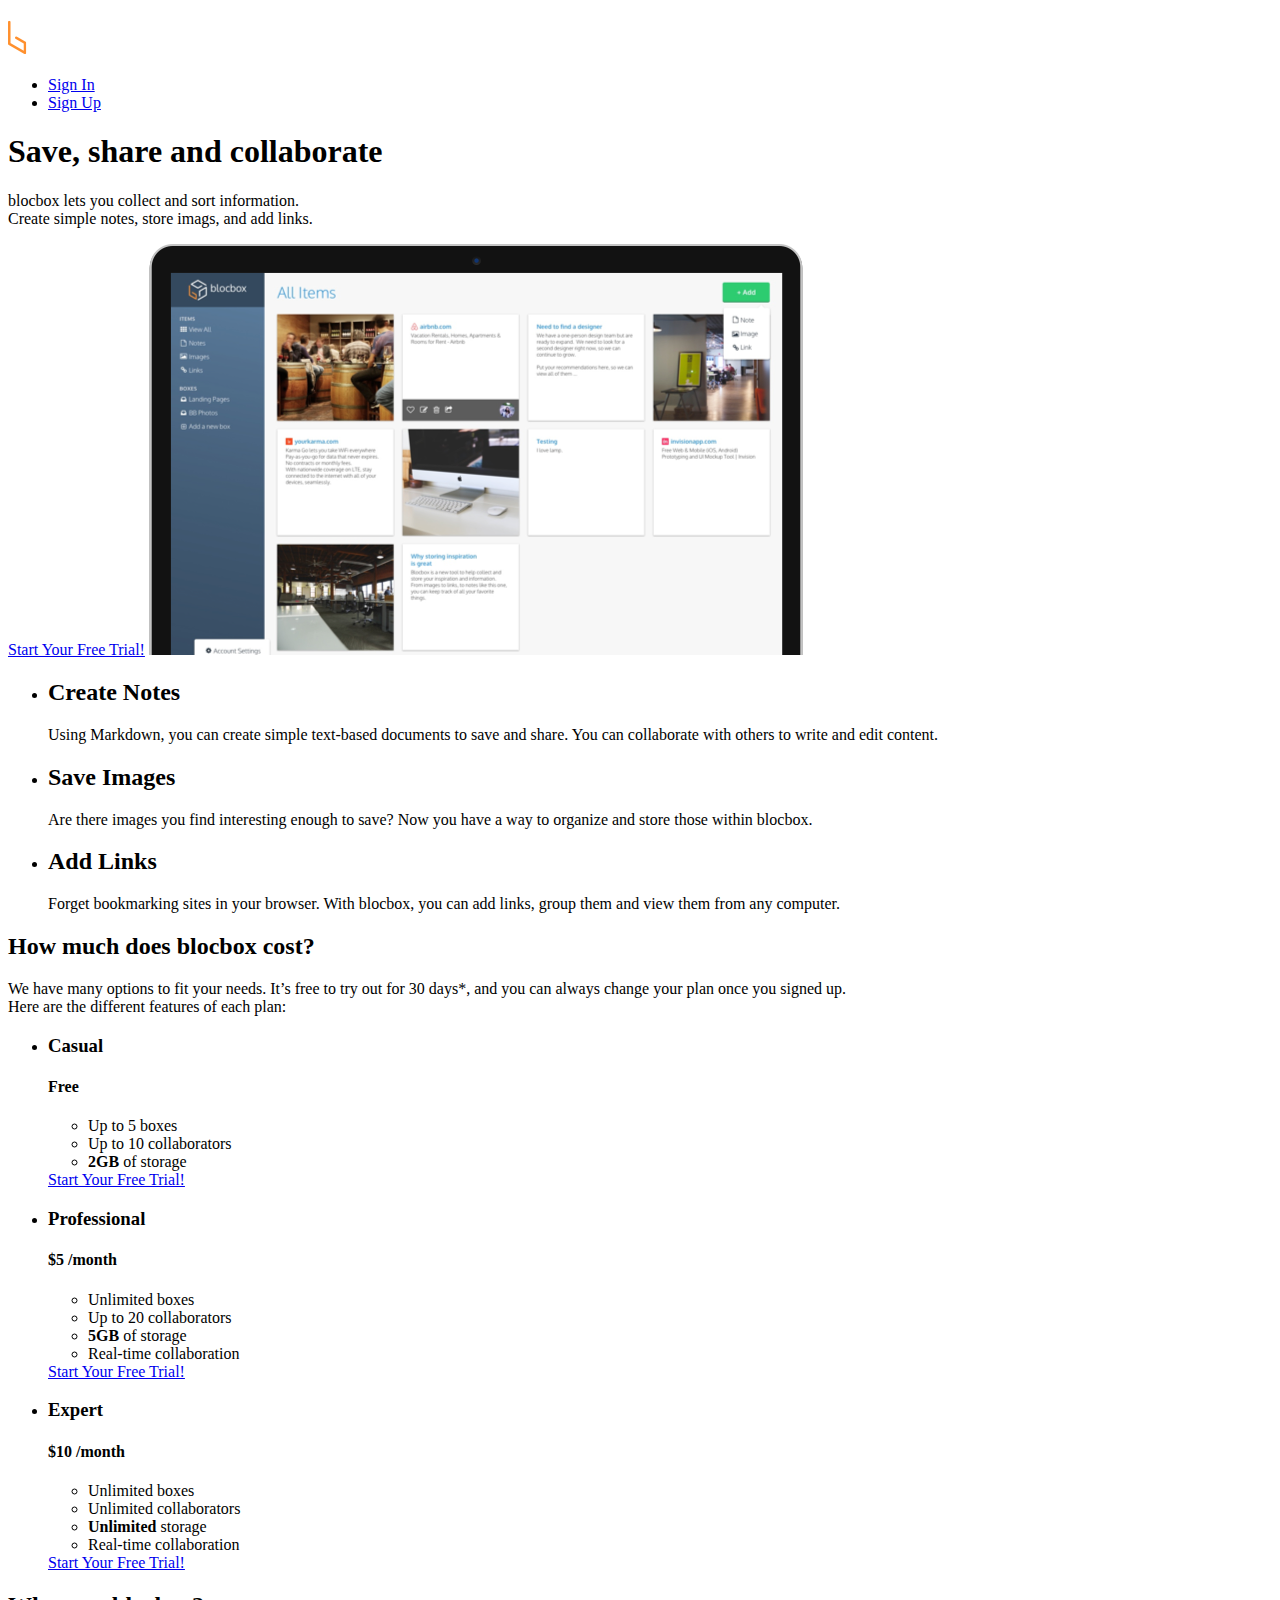
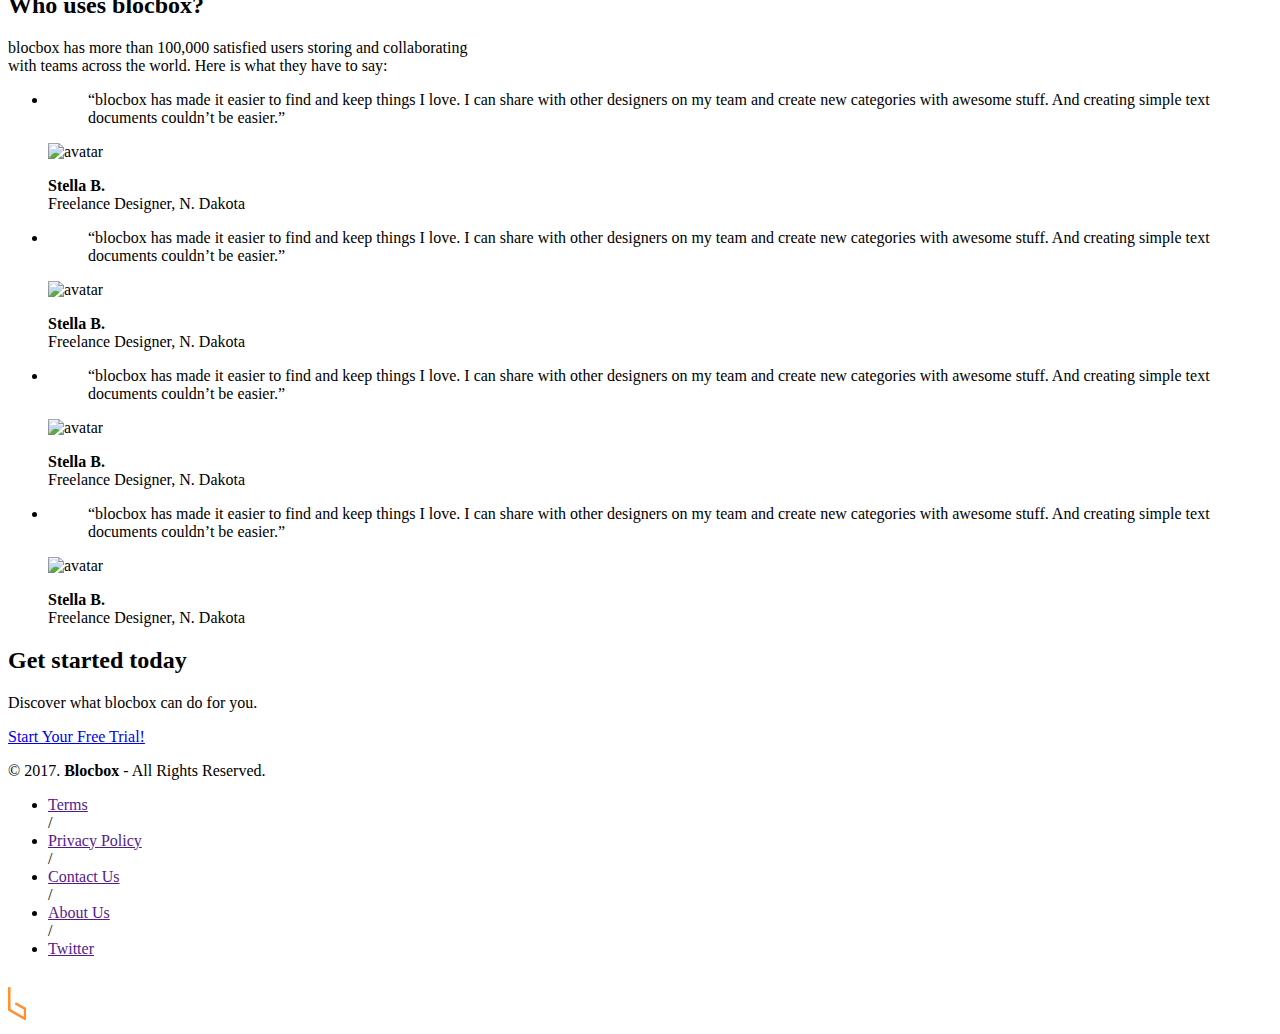
==== index.html @ abaf3a69 "Homepage HTML completed" ====
<!DOCTYPE html>
<html lang="en-us">
<head>
	<meta http-equiv="X-UA-Compatible" content="IE=Edge">
	<meta name="viewport" content="width=device-width, initial-scale=1">
	<meta charset="utf-8">
	<title>Save, share and collaborate | Blocbox</title>
	<!-- Google Fonts -->
	<link href="https://fonts.googleapis.com/css?family=Karma:300,400,500,600,700|Open+Sans:300,300i,400,400i,600,600i,700,700i,800,800i" rel="stylesheet">
</head>
<body>
	<header>
	<!-- Sign In Sign Up -->
		<nav class="container">
			<div class="one-half">
				<a href="index.html" class="site-logo"><img src="images/site-logo.png" alt="Blocbox" /></a>
			</div>
			<div class="one-half">
				<ul>
					<li><a href="signin.html">Sign In</a></li>
					<li class="btn-outline"><a href="signup.html">Sign Up</a></li>
				</ul>
			</div>
		</nav>
		<!-- Hero -->
		<div class="container hero">
			<h1>Save, share and collaborate</h1>
			<p>blocbox lets you collect and sort information. <br /> Create simple notes, store imags, and add links.</p>
			<a class="btn" href="signup.html">Start Your Free Trial!</a>
			<img src="images/dashboard.png" alt="Blobox" />
		</div>
	</header>
	<main role="main">

		<!-- Benefits -->
		<section class="benefits">
			<ul class="container">
				<li class="one-third">
					<h2>Create Notes</h2>
					<p>Using Markdown, you can create simple text-based documents to save and share.  You can collaborate with others to write and edit content.</p>
				</li>
				<li class="one-third">
					<h2>Save Images</h2>
					<p>Are there images you find interesting enough to save? Now you have a way to organize and store those within blocbox.</p>
				</li>
				<li class="one-third">
					<h2>Add Links</h2>
					<p>Forget bookmarking sites in your browser.  With blocbox, you can add links, group them and view them from any computer.</p>
				</li>
			</ul>
		</section>

		<!-- Pricing -->
		<section class="pricing">
			<div class="container">
				<h2>How much does blocbox cost?</h2>
				<p>We have many options to fit your needs.  It’s free to try out for 30 days*, and you can always change your plan once you signed up. <br /> Here are the different features of each plan:</p>
			</div>
			<ul class="container">
				<li class="one-third">
					<div class="box">
						<h3>Casual</h3>
						<h4>Free</h4>
						<ul>
							<li>Up to 5 boxes</li>
							<li>Up to 10 collaborators</li>
							<li><strong>2GB</strong> of storage</li>
						</ul>
						<a href="signup.html" class="btn">Start Your Free Trial!</a>
					</div>
				</li>
				<li class="one-third">
					<div class="box middle">
						<h3>Professional</h3>
						<h4><span>$</span>5 <span class="month">/month</span></h4>
						<ul>
							<li>Unlimited boxes</li>
							<li>Up to 20 collaborators</li>
							<li><strong>5GB</strong> of storage</li>
							<li>Real-time collaboration</li>
						</ul>
						<a href="signup.html" class="btn">Start Your Free Trial!</a>
					</div>
				</li>
				<li class="one-third">
					<div class="box">
						<h3>Expert</h3>
						<h4><span>$</span>10 <span class="month">/month</span></h4>
						<ul>
							<li>Unlimited boxes</li>
							<li>Unlimited collaborators</li>
							<li><strong>Unlimited</strong> storage</li>
							<li>Real-time collaboration</li>
						</ul>
						<a href="signup.html" class="btn">Start Your Free Trial!</a>
					</div>
				</li>
			</ul>
		</section>

		<!-- Testimonials -->
		<section class="testimonials">
			<div class="container">
				<h2>Who uses blocbox?</h2>
				<p>blocbox has more than 100,000 satisfied users storing and collaborating <br /> with teams across the world.  Here is what they have to say:</p>
			</div>
			<ul class="container">
				<li class="one-fourth">
					<blockquote>“blocbox has made it easier to find and keep things I love.  I can share with other designers on my team and create new categories with awesome stuff.  And creating simple text documents couldn’t be easier.”</blockquote>
					<img src="https://s3.amazonaws.com/uifaces/faces/twitter/jsa/128.jpg" alt="avatar">
					<p class="name"><strong>Stella B.</strong><br />Freelance Designer, N. Dakota</p>
				</li>
			</ul>
			<ul class="container">
				<li class="one-fourth">
					<blockquote>“blocbox has made it easier to find and keep things I love.  I can share with other designers on my team and create new categories with awesome stuff.  And creating simple text documents couldn’t be easier.”</blockquote>
					<img src="https://s3.amazonaws.com/uifaces/faces/twitter/jsa/128.jpg" alt="avatar">
					<p class="name"><strong>Stella B.</strong><br />Freelance Designer, N. Dakota</p>
				</li>
			</ul>
			<ul class="container">
				<li class="one-fourth">
					<blockquote>“blocbox has made it easier to find and keep things I love.  I can share with other designers on my team and create new categories with awesome stuff.  And creating simple text documents couldn’t be easier.”</blockquote>
					<img src="https://s3.amazonaws.com/uifaces/faces/twitter/jsa/128.jpg" alt="avatar">
					<p class="name"><strong>Stella B.</strong><br />Freelance Designer, N. Dakota</p>
				</li>
			</ul>
			<ul class="container">
				<li class="one-fourth">
					<blockquote>“blocbox has made it easier to find and keep things I love.  I can share with other designers on my team and create new categories with awesome stuff.  And creating simple text documents couldn’t be easier.”</blockquote>
					<img src="https://s3.amazonaws.com/uifaces/faces/twitter/jsa/128.jpg" alt="avatar">
					<p class="name"><strong>Stella B.</strong><br />Freelance Designer, N. Dakota</p>
				</li>
			</ul>
		</section>

		<!-- Checkpoint 27 Assignment -->
		<section class="container">
			<h2>Get started today</h2>
			<p>Discover what blocbox can do for you.</p>
			<a class="btn" href="signup.html">Start Your Free Trial!</a>
		</section>		

		<!-- Footer -->
		<footer>
			<div class="container footer-nav-block">
				<div class="left-footer-block one-third">
					<p class="copyright-block">&copy; 2017. <strong>Blocbox</strong> - All Rights Reserved.</p>
				</div>
				<nav class="link-block middle-footer-block one-third">
					<ul>
						<li><a href="">Terms</a></li> /
						<li><a href="">Privacy Policy</a></li> /
						<li><a href="">Contact Us</a></li> /
						<li><a href="">About Us</a></li> /
						<li><a href="">Twitter</a></li>
					</ul>
				</nav>
				<div class="right-footer-block one-third">
					<img class="logo" src="images/site-logo.png" alt="Blocbox" />
				</div>
			</div>
		</footer>
</body>
</html>
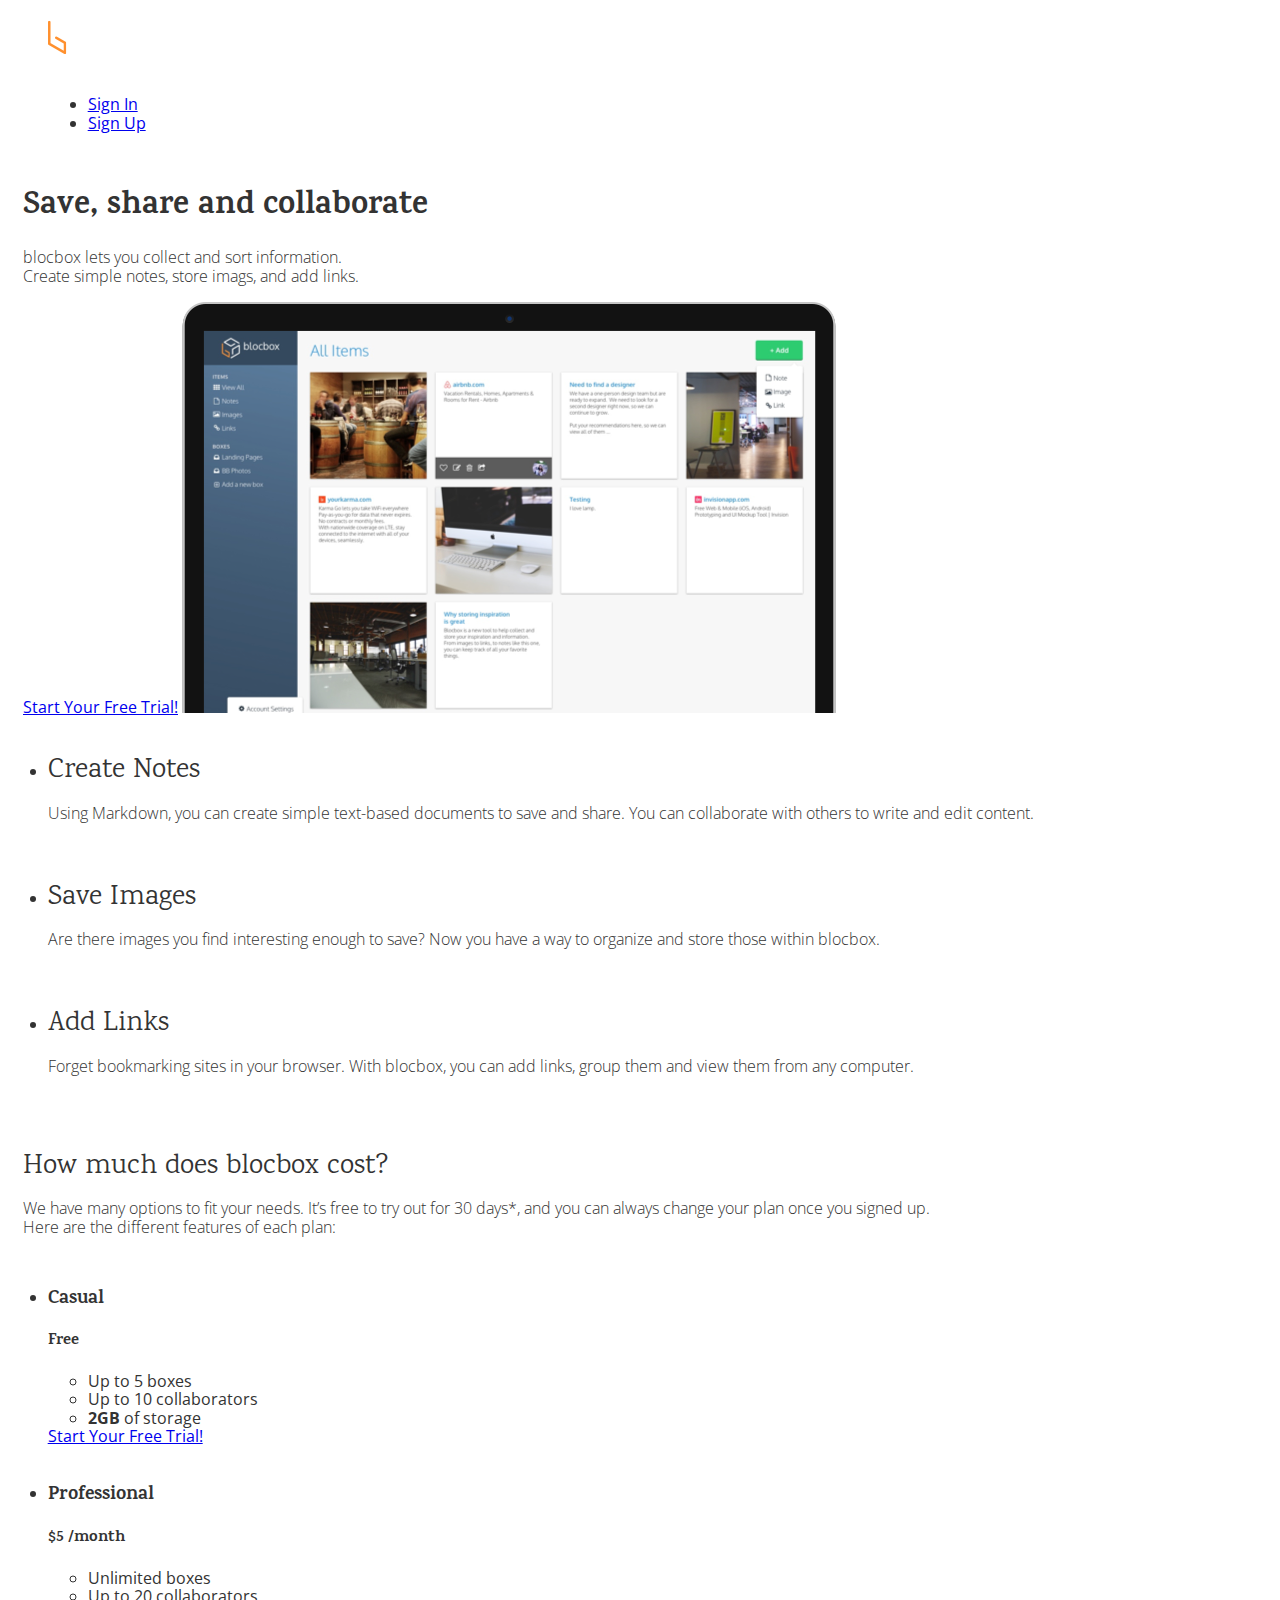
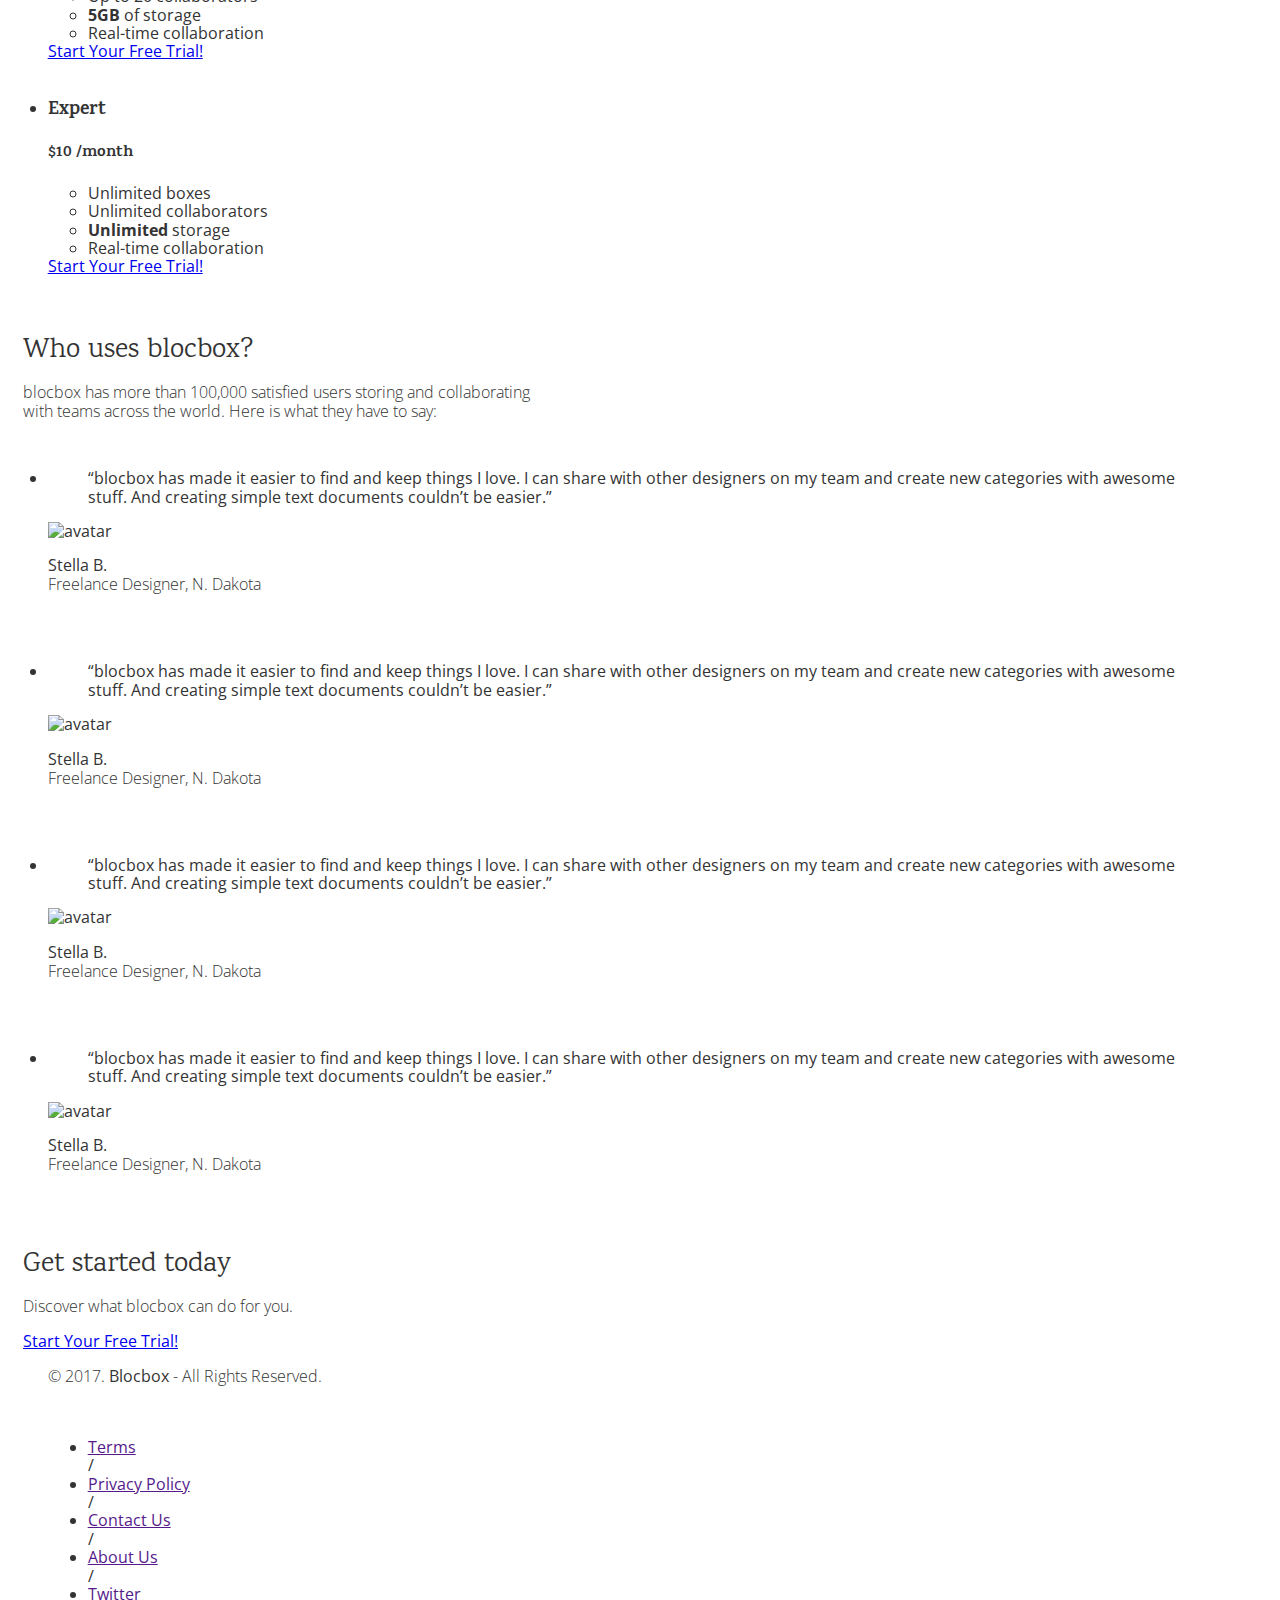
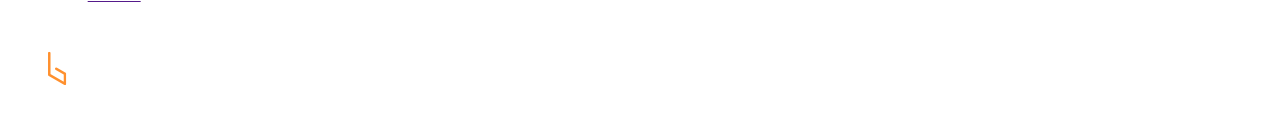
==== commit a5e462e9: "Checkpoint 28 completed" ====
--- a/index.html
+++ b/index.html
@@ -6,7 +6,11 @@
 	<meta charset="utf-8">
 	<title>Save, share and collaborate | Blocbox</title>
 	<!-- Google Fonts -->
-	<link href="https://fonts.googleapis.com/css?family=Karma:300,400,500,600,700|Open+Sans:300,300i,400,400i,600,600i,700,700i,800,800i" rel="stylesheet">
+	<link href="https://fonts.googleapis.com/css?family=Karma:300,400,500,600,700|Open+Sans:300,300i,400,400i,600,600i,700,700i,800,800i" rel="stylesheet" type="text/css">
+	<!-- CSS -->
+	<link rel="stylesheet" href="css/normalize.css">
+	<link rel="stylesheet" href="css/style.css">
+	<link rel="stylesheet" href="css/font-awesome.css">
 </head>
 <body>
 	<header>
--- a/css/style.css
+++ b/css/style.css
@@ -0,0 +1,44 @@
+html, body {
+	overflow-x:hidden;
+}
+body{
+	font-family: 'Open Sans', Helvetica, Arial, serif;
+	color: #333333;
+}
+h1, h2, h3, h4, h5, h6 {
+	font-family: 'Karma', Helvetica, Arial, sans-serif;
+}
+h2 {
+	font-size: 28px;
+	font-weight: normal;
+	margin-bottom: 5px;
+}
+p {
+	font-size: 16px;
+	line-height: 19px;
+	font-weight: 100;
+}
+
+/* GRID */
+.container {
+	margin-right: auto;
+	margin-left: auto;
+	padding-left: 15px;
+	padding-right: 15px;
+	position: relative;
+}
+.container:before,
+.container:after {
+	content: "";
+	display: table;
+}
+.container:after {
+	clear:both;
+}
+.one-half, .one-third, .one-fourth {
+	width: 96%;
+	float: left;
+	position: relative;
+	min-height: 1px;
+	margin: 0 2% 20px;
+}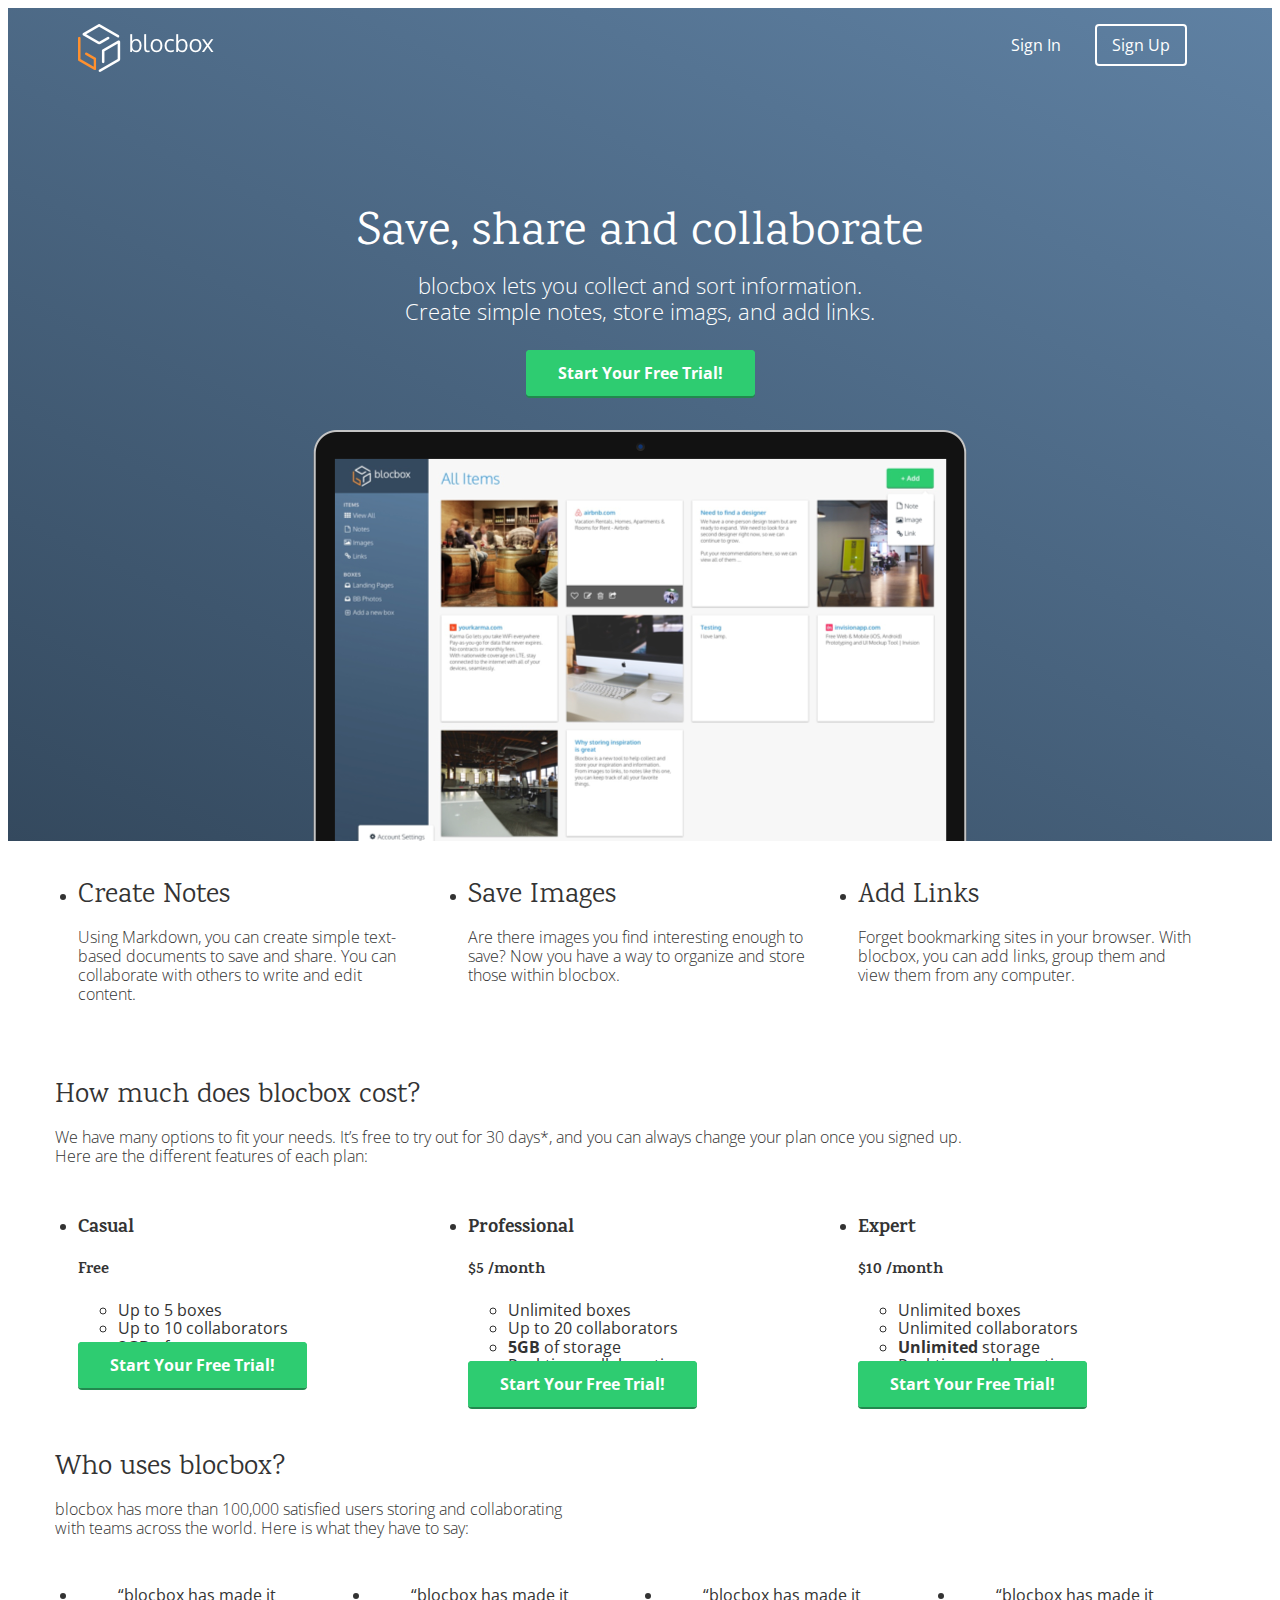
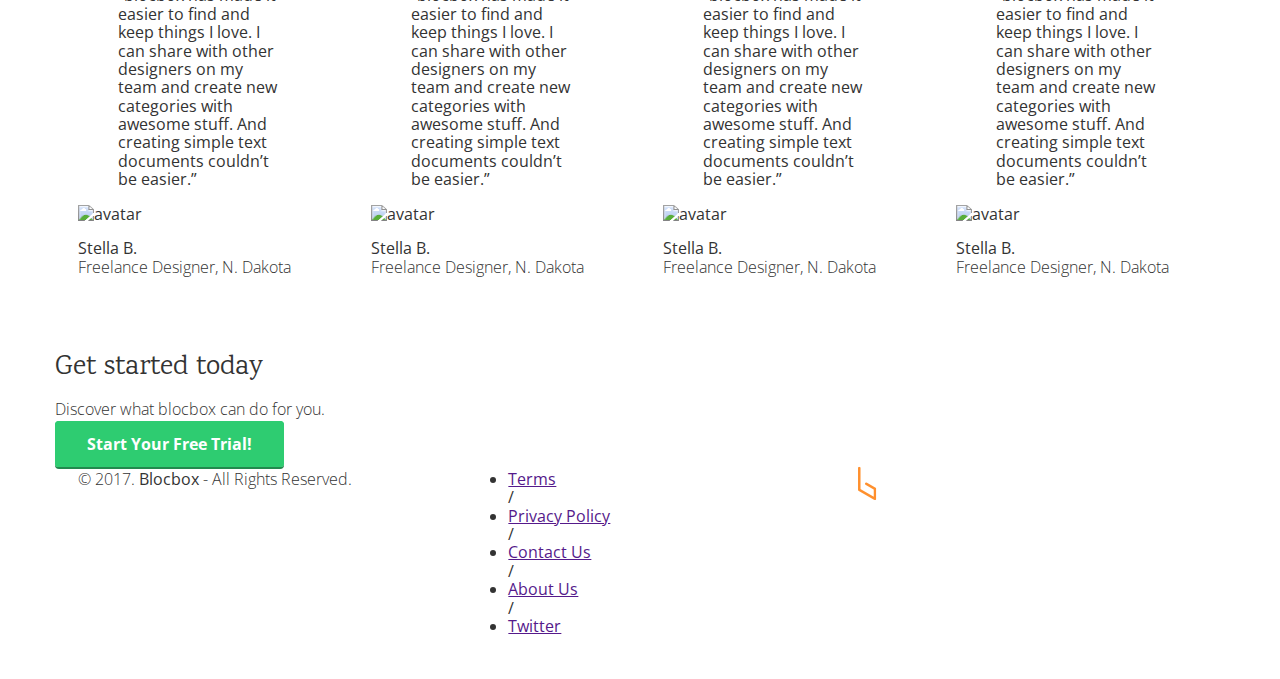
==== commit f55aef29: "Checkpoint 29 completed" ====
--- a/index.html
+++ b/index.html
@@ -11,6 +11,7 @@
 	<link rel="stylesheet" href="css/normalize.css">
 	<link rel="stylesheet" href="css/style.css">
 	<link rel="stylesheet" href="css/font-awesome.css">
+	<link rel="stylesheet" href="css/animate.css">
 </head>
 <body>
 	<header>
@@ -28,7 +29,7 @@
 		</nav>
 		<!-- Hero -->
 		<div class="container hero">
-			<h1>Save, share and collaborate</h1>
+			<h1 class="animated fadeIn">Save, share and collaborate</h1>
 			<p>blocbox lets you collect and sort information. <br /> Create simple notes, store imags, and add links.</p>
 			<a class="btn" href="signup.html">Start Your Free Trial!</a>
 			<img src="images/dashboard.png" alt="Blobox" />
@@ -114,22 +115,16 @@
 					<img src="https://s3.amazonaws.com/uifaces/faces/twitter/jsa/128.jpg" alt="avatar">
 					<p class="name"><strong>Stella B.</strong><br />Freelance Designer, N. Dakota</p>
 				</li>
-			</ul>
-			<ul class="container">
 				<li class="one-fourth">
 					<blockquote>“blocbox has made it easier to find and keep things I love.  I can share with other designers on my team and create new categories with awesome stuff.  And creating simple text documents couldn’t be easier.”</blockquote>
 					<img src="https://s3.amazonaws.com/uifaces/faces/twitter/jsa/128.jpg" alt="avatar">
 					<p class="name"><strong>Stella B.</strong><br />Freelance Designer, N. Dakota</p>
 				</li>
-			</ul>
-			<ul class="container">
 				<li class="one-fourth">
 					<blockquote>“blocbox has made it easier to find and keep things I love.  I can share with other designers on my team and create new categories with awesome stuff.  And creating simple text documents couldn’t be easier.”</blockquote>
 					<img src="https://s3.amazonaws.com/uifaces/faces/twitter/jsa/128.jpg" alt="avatar">
 					<p class="name"><strong>Stella B.</strong><br />Freelance Designer, N. Dakota</p>
 				</li>
-			</ul>
-			<ul class="container">
 				<li class="one-fourth">
 					<blockquote>“blocbox has made it easier to find and keep things I love.  I can share with other designers on my team and create new categories with awesome stuff.  And creating simple text documents couldn’t be easier.”</blockquote>
 					<img src="https://s3.amazonaws.com/uifaces/faces/twitter/jsa/128.jpg" alt="avatar">
--- a/css/style.css
+++ b/css/style.css
@@ -41,4 +41,97 @@
 	position: relative;
 	min-height: 1px;
 	margin: 0 2% 20px;
-}+}
+
+@media (min-width: 768px) {
+	.container {
+		width: 750px;
+	}
+}
+@media (min-width: 992px) {
+	.container {
+		width: 970px;
+	}
+	.one-half {
+		width: 46%;
+	}
+	.one-third {
+		width: 29.33333%;
+	}
+	.one-fourth {
+		width: 21%;
+	}
+}
+@media (min-width: 1200px) {
+	.container {
+		width: 1170px;
+	}
+}
+
+/* HEADER */
+header {
+	color: #FFFFFF;
+	background: #34495E;
+	background-image: linear-gradient(205deg, #5F81A3 0%, rgba(52,73,94,0.50) 100%);
+}
+header nav {
+	padding: 1em 0;
+}
+header nav ul {
+	display: inline;
+	text-align: right;
+	float: right;
+	margin: 0;
+}
+header nav ul > li {
+	list-style-type: none;
+	display: inline-block;
+	margin: 0 15px;
+}
+header nav ul > li.btn-outline {
+	padding: 10px 15px;
+	border: 2px solid #FFFFFF;
+	border-radius: 4px;
+}
+header nav ul > li.btn-outline:hover {
+	background: #FFFFFF;
+}
+header nav ul > li > a {
+	color: #FFFFFF;
+	text-decoration: none;
+}
+header nav ul > li.btn-outline:hover > a {
+	color: #34495E;
+}
+header .hero {
+	text-align: center;
+	display: block;
+	position: relative;
+}
+header .hero h1 {
+	font-size: 48px;
+	font-weight: normal;
+	margin: 95px 0 0;
+}
+header .hero p {
+	font-size: 22px;
+	line-height: 26px;
+	font-weight: 100;
+	margin: 10px 0 40px;
+}
+header .hero img {
+	display: block;
+	margin: 3em auto 0;
+}
+
+/* BUTTON */
+.btn {
+	border-radius: 4px;
+	color: #FFFFFF;
+	font-weight: 700;
+	text-decoration: none;
+	padding: 10px 30px;
+	background: #2ECC71;
+	border: 2px solid #2ECC71;
+	box-shadow: 0px 2px 0px 0px #22894E;
+}
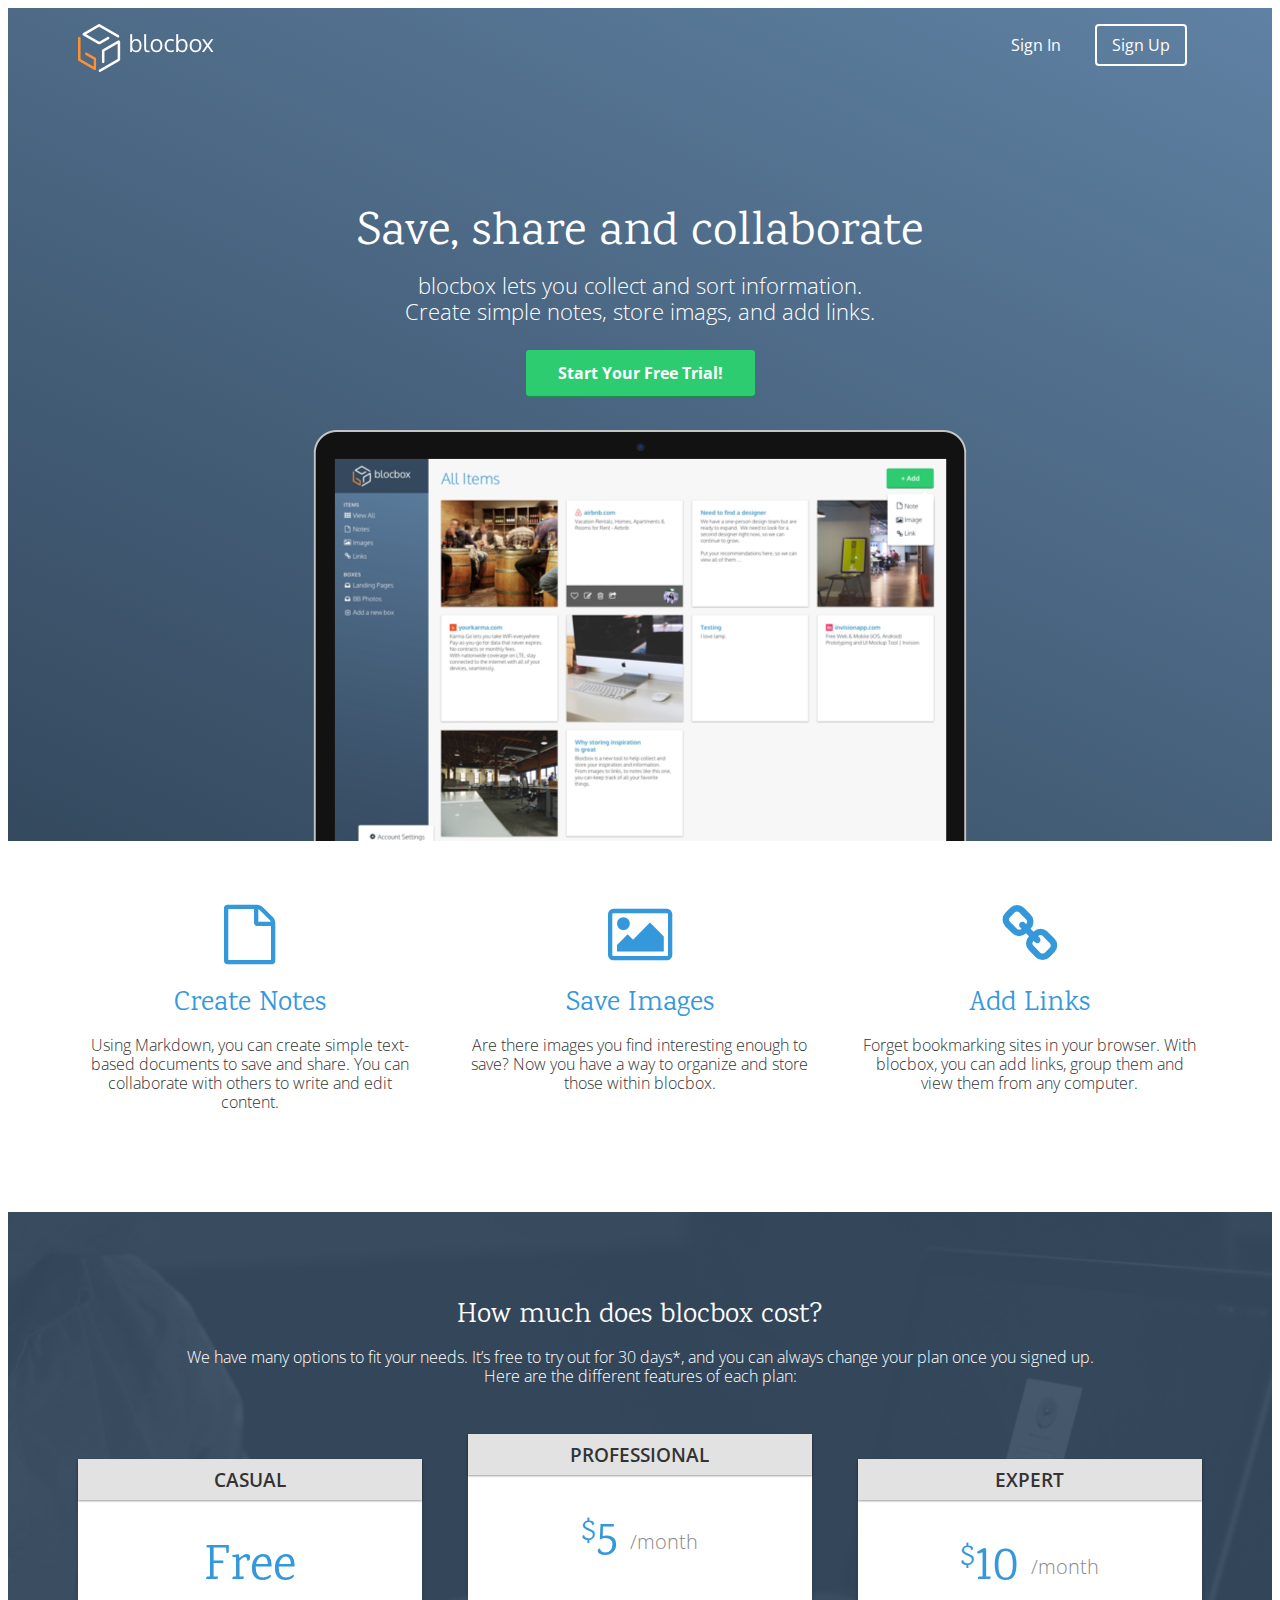
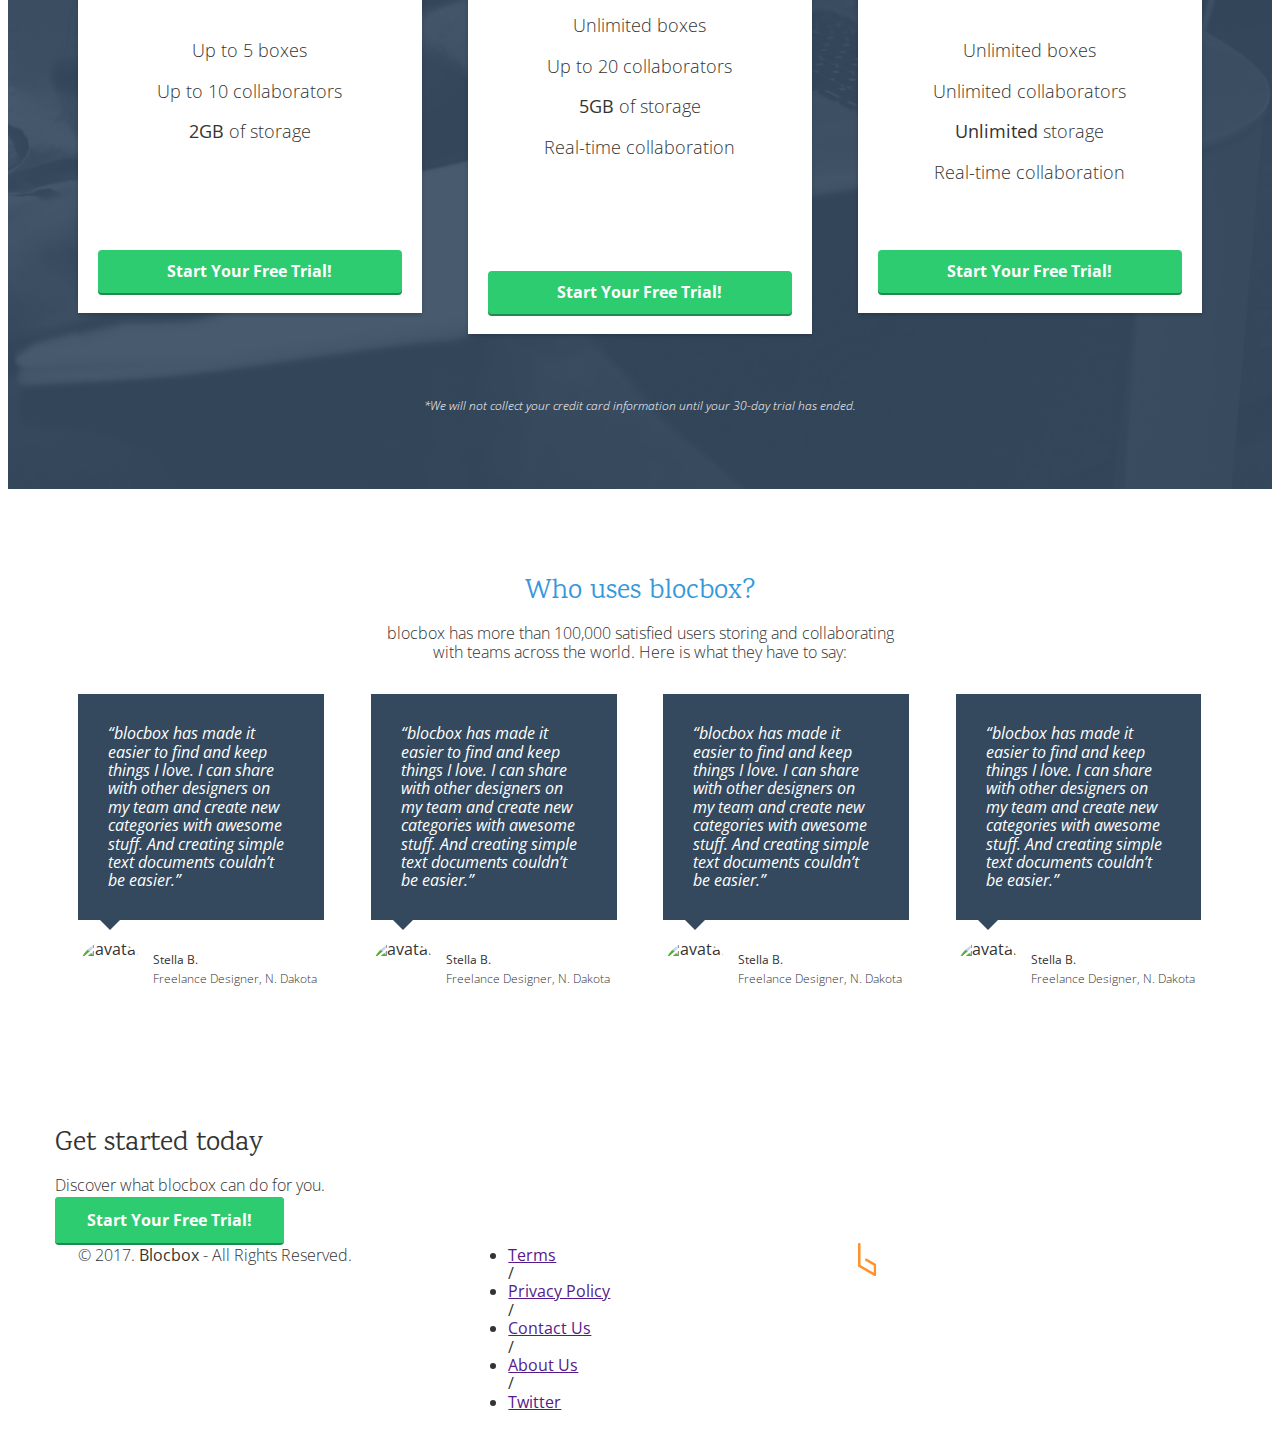
==== commit a593a9c1: "Checkpoint 30 completed" ====
--- a/index.html
+++ b/index.html
@@ -41,14 +41,17 @@
 		<section class="benefits">
 			<ul class="container">
 				<li class="one-third">
+					<i class="fa fa-file-o"></i>
 					<h2>Create Notes</h2>
 					<p>Using Markdown, you can create simple text-based documents to save and share.  You can collaborate with others to write and edit content.</p>
 				</li>
 				<li class="one-third">
+					<i class="fa fa-picture-o"></i>
 					<h2>Save Images</h2>
 					<p>Are there images you find interesting enough to save? Now you have a way to organize and store those within blocbox.</p>
 				</li>
 				<li class="one-third">
+					<i class="fa fa-link"></i>
 					<h2>Add Links</h2>
 					<p>Forget bookmarking sites in your browser.  With blocbox, you can add links, group them and view them from any computer.</p>
 				</li>
@@ -101,6 +104,9 @@
 					</div>
 				</li>
 			</ul>
+			<div class="container">
+				<p class="small">*We will not collect your credit card information until your 30-day trial has ended.</p>
+			</div>
 		</section>
 
 		<!-- Testimonials -->
--- a/css/style.css
+++ b/css/style.css
@@ -2,11 +2,11 @@
 	overflow-x:hidden;
 }
 body{
-	font-family: 'Open Sans', Helvetica, Arial, serif;
+	font-family: 'Open Sans', Helvetica, Arial, sans-serif;
 	color: #333333;
 }
 h1, h2, h3, h4, h5, h6 {
-	font-family: 'Karma', Helvetica, Arial, sans-serif;
+	font-family: 'Karma', Helvetica, Arial, serif;
 }
 h2 {
 	font-size: 28px;
@@ -43,31 +43,6 @@
 	margin: 0 2% 20px;
 }
 
-@media (min-width: 768px) {
-	.container {
-		width: 750px;
-	}
-}
-@media (min-width: 992px) {
-	.container {
-		width: 970px;
-	}
-	.one-half {
-		width: 46%;
-	}
-	.one-third {
-		width: 29.33333%;
-	}
-	.one-fourth {
-		width: 21%;
-	}
-}
-@media (min-width: 1200px) {
-	.container {
-		width: 1170px;
-	}
-}
-
 /* HEADER */
 header {
 	color: #FFFFFF;
@@ -122,6 +97,7 @@
 header .hero img {
 	display: block;
 	margin: 3em auto 0;
+	width: 100%;
 }
 
 /* BUTTON */
@@ -135,3 +111,183 @@
 	border: 2px solid #2ECC71;
 	box-shadow: 0px 2px 0px 0px #22894E;
 }
+
+/* Benefits */
+.benefits {
+	text-align: center;
+	display: block;
+	position: relative;
+}
+.benefits ul {
+	margin: 0 auto;
+	padding: 4em 0;
+}
+.benefits ul li {
+	list-style-type: none;
+	display: inline-block;
+}
+.benefits i {
+	color: #3498DB;
+	font-size: 60px;
+	margin: 0;
+	vertical-align: middle;
+}
+.benefits h2 {
+	color: #3498DB;
+}
+
+/* Pricing */
+.pricing {
+	background: #34495E url("../images/background.png") top center no-repeat;
+	background: url("../images/background.png") top center no-repeat linear-gradient(206deg, #5F81A3 0%, rgba(52,73,94,0.50) 100%);
+	background-size: cover;
+	text-align: center;
+	padding: 4em 0;
+}
+.pricing h2, .pricing p {
+	color: #FFFFFF;
+}
+.pricing ul {
+	margin: 0 auto;
+	padding: 2em 0;
+}
+.pricing ul li {
+	list-style-type: none;
+}
+.box {
+	padding: 0 15px 15px;
+	background: #FFFFFF;
+	box-shadow: 0 2px 4px 0 rgba(0,0,0,0.20);
+	min-height: 439px;
+	position: relative;
+	margin-top: 25px;
+}
+.box.middle {
+	min-height: 485px;
+	margin-top: 0px;
+}
+.box h3 {
+	font-family: "Open Sans", Helvetica, Arial, sans-serif;
+	font-weight: 600;
+	text-transform: uppercase;
+	background: #E2E2E2;
+	box-shadow: 0 1px 2px 0 rgba(0,0,0,0.40);
+	left: 0;
+	right: 0;
+	top: 0;
+	text-align: center;
+	margin: 0 -15px 40px;
+	padding: 10px 0;
+}
+.box h4 {
+	font-size: 50px;
+	font-weight: normal;
+	margin: 40px 0 10px;
+	color: #3498DB;
+}
+.box h4 span {
+	font-size: 32px;
+	vertical-align: top;
+}
+.box h4 span.month {
+	font-family: "Open Sans", Helvetica, Arial, sans-serif;
+	font-weight: 100;
+	color: #888888;
+	font-size: 20px;
+	vertical-align: middle;
+}
+.box ul li {
+	font-size: 18px;
+	margin-bottom: 20px;
+	font-weight: 100;
+}
+.box .btn {
+	position: absolute;
+	bottom: 20px;
+	left: 20px;
+	right: 20px;
+}
+.small {
+	font-size: 12px;
+	color: #FEFEFE;
+	line-height: 15px;
+	font-style: italic;
+}
+
+/* Testimonials */
+.testimonials {
+	padding: 4em 0;
+	text-align: center;
+}
+.testimonials h2 {
+	color: #3498DB;
+}
+.testimonials ul li {
+	list-style-type: none;
+}
+.testimonials blockquote {
+	color: #FFFFFF;
+	text-align: left;
+	font-style: italic;
+	background: #34495E;
+	position: relative;
+	padding: 30px;
+	width: auto;
+	margin: 0;
+}
+.testimonials blockquote:after {
+	top: 100%;
+	left: 13%;
+	border: solid transparent;
+	border-top-color: #34495E;
+	content: " ";
+	height: 0;
+	width: 0;
+	position: absolute;
+	border-width: 10px;
+	margin-left: -10px;
+}
+ .testimonials img {
+  	height: 65px;
+  	width: 65px;
+  	border-radius:50%;
+  	float: left;
+  	display: inline-block;
+  	margin:20px 10px 0 0;
+ }
+ .testimonials p.name {
+  	float: left;
+  	display: inline-block;
+  	text-align: left;
+  	font-size: 12px;
+  	margin-top: 30px;
+ }
+
+/* Media Queries */
+@media (min-width: 768px) {
+	.container {
+		width: 750px;
+	}
+	header .hero img {
+		width: auto;
+	}
+}
+@media (min-width: 992px) {
+	.container {
+		width: 970px;
+	}
+	.one-half {
+		width: 46%;
+	}
+	.one-third {
+		width: 29.33333%;
+	}
+	.one-fourth {
+		width: 21%;
+	}
+}
+@media (min-width: 1200px) {
+	.container {
+		width: 1170px;
+	}
+}
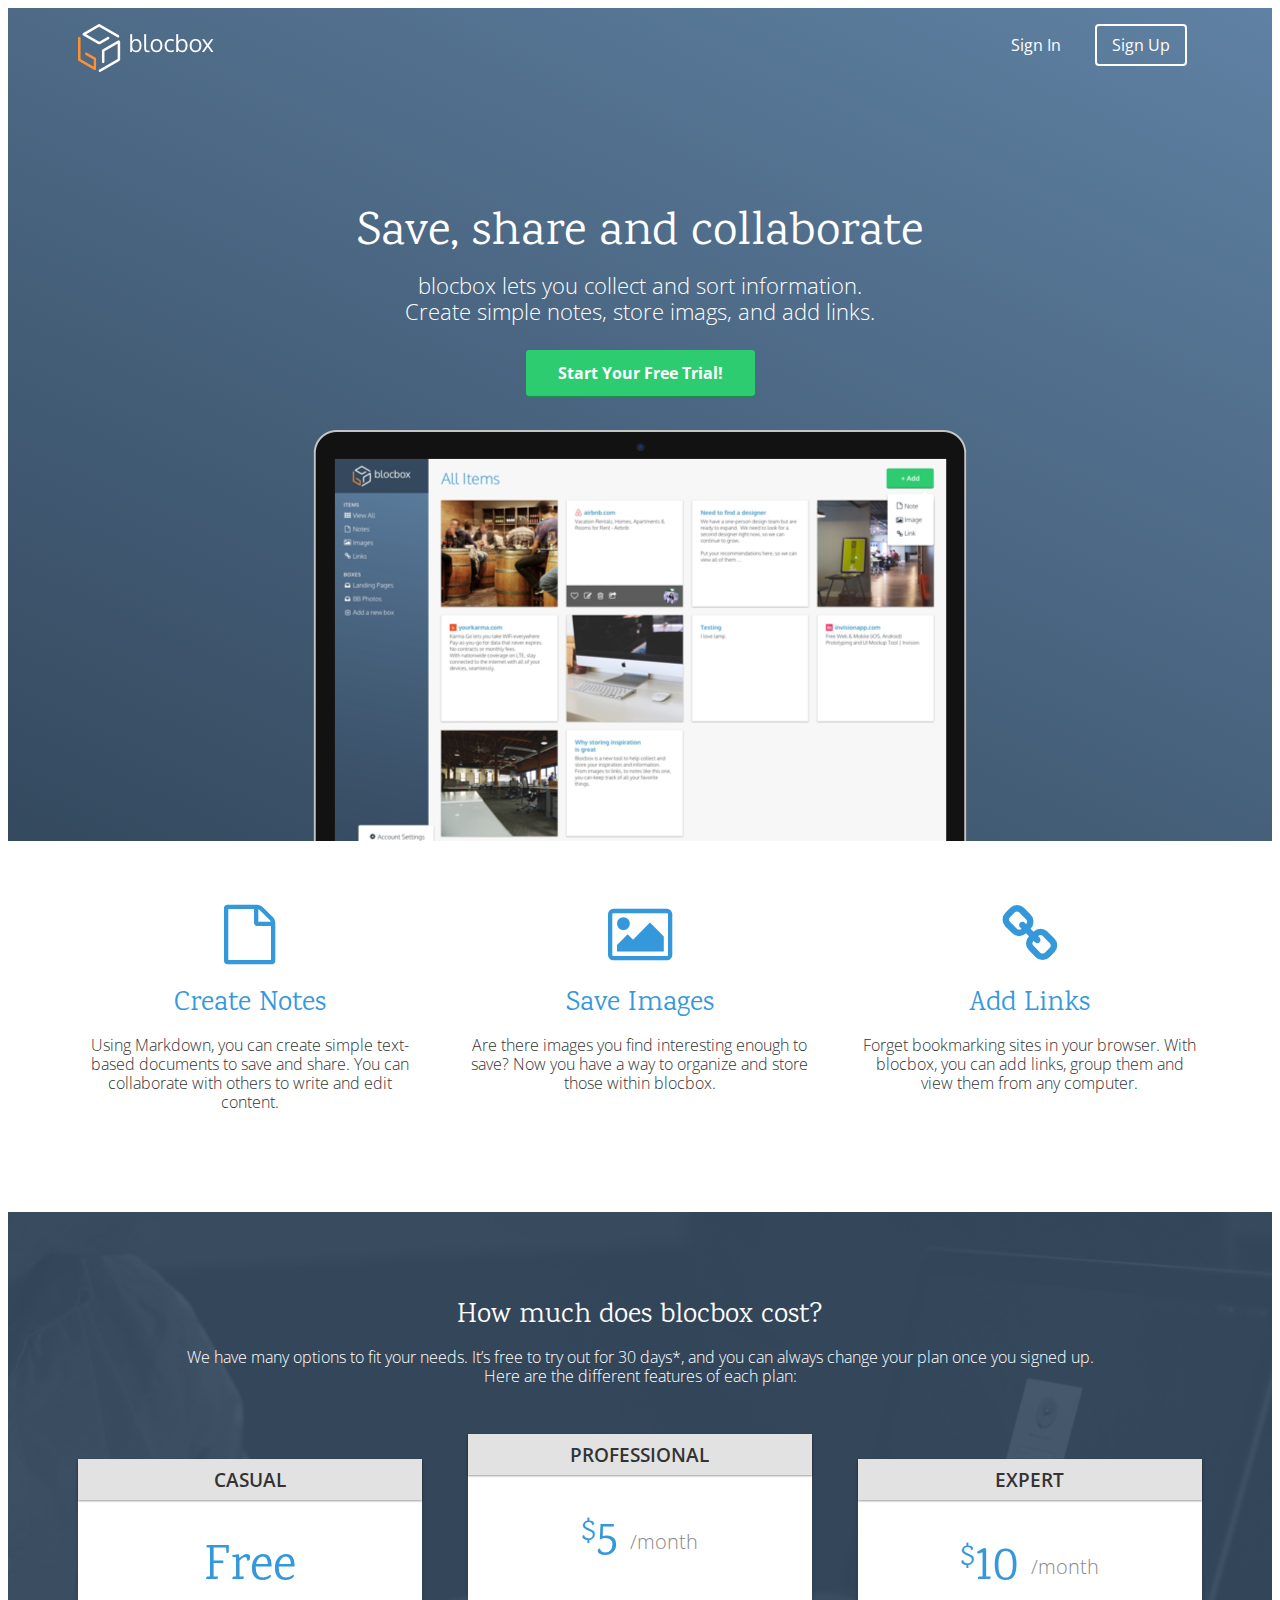
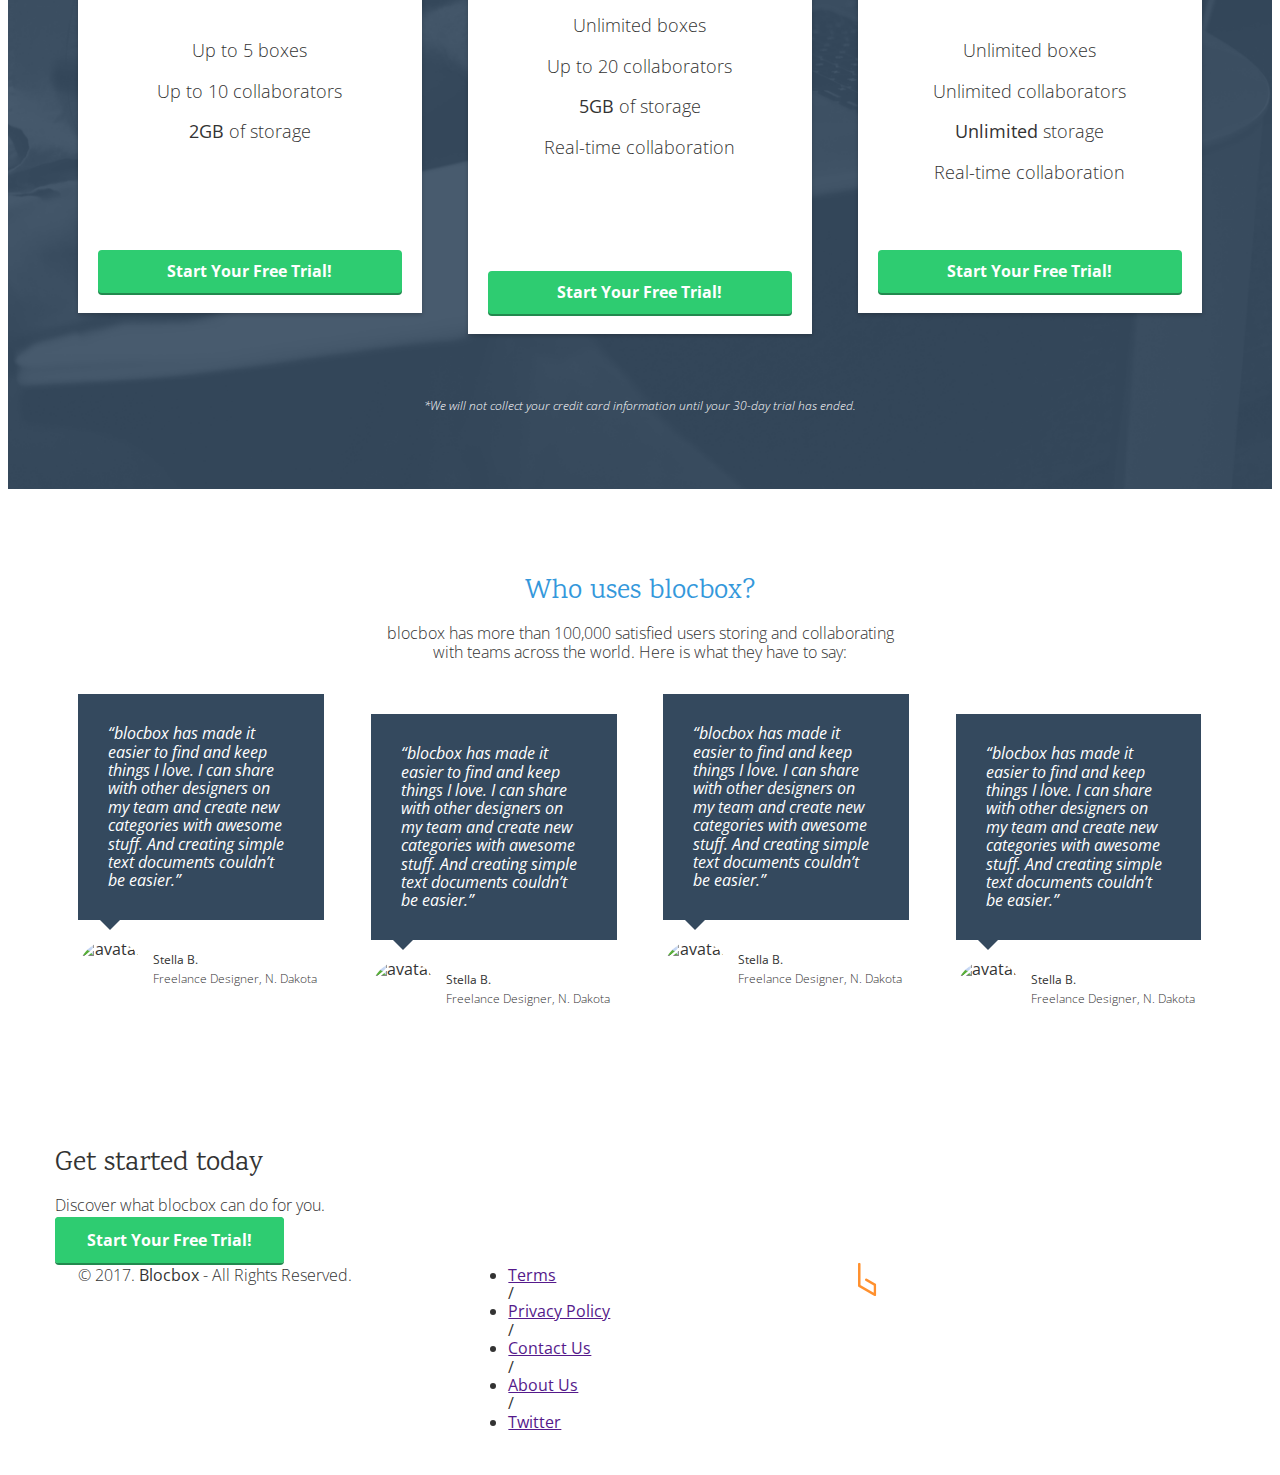
==== commit bbb5e9e3: "Homepage styling completed" ====
--- a/index.html
+++ b/index.html
@@ -121,7 +121,7 @@
 					<img src="https://s3.amazonaws.com/uifaces/faces/twitter/jsa/128.jpg" alt="avatar">
 					<p class="name"><strong>Stella B.</strong><br />Freelance Designer, N. Dakota</p>
 				</li>
-				<li class="one-fourth">
+				<li class="one-fourth lower">
 					<blockquote>“blocbox has made it easier to find and keep things I love.  I can share with other designers on my team and create new categories with awesome stuff.  And creating simple text documents couldn’t be easier.”</blockquote>
 					<img src="https://s3.amazonaws.com/uifaces/faces/twitter/jsa/128.jpg" alt="avatar">
 					<p class="name"><strong>Stella B.</strong><br />Freelance Designer, N. Dakota</p>
@@ -131,7 +131,7 @@
 					<img src="https://s3.amazonaws.com/uifaces/faces/twitter/jsa/128.jpg" alt="avatar">
 					<p class="name"><strong>Stella B.</strong><br />Freelance Designer, N. Dakota</p>
 				</li>
-				<li class="one-fourth">
+				<li class="one-fourth lower">
 					<blockquote>“blocbox has made it easier to find and keep things I love.  I can share with other designers on my team and create new categories with awesome stuff.  And creating simple text documents couldn’t be easier.”</blockquote>
 					<img src="https://s3.amazonaws.com/uifaces/faces/twitter/jsa/128.jpg" alt="avatar">
 					<p class="name"><strong>Stella B.</strong><br />Freelance Designer, N. Dakota</p>
--- a/css/style.css
+++ b/css/style.css
@@ -262,6 +262,9 @@
   	font-size: 12px;
   	margin-top: 30px;
  }
+ .one-fourth.lower {
+ 	padding-top: 20px;
+ }
 
 /* Media Queries */
 @media (min-width: 768px) {
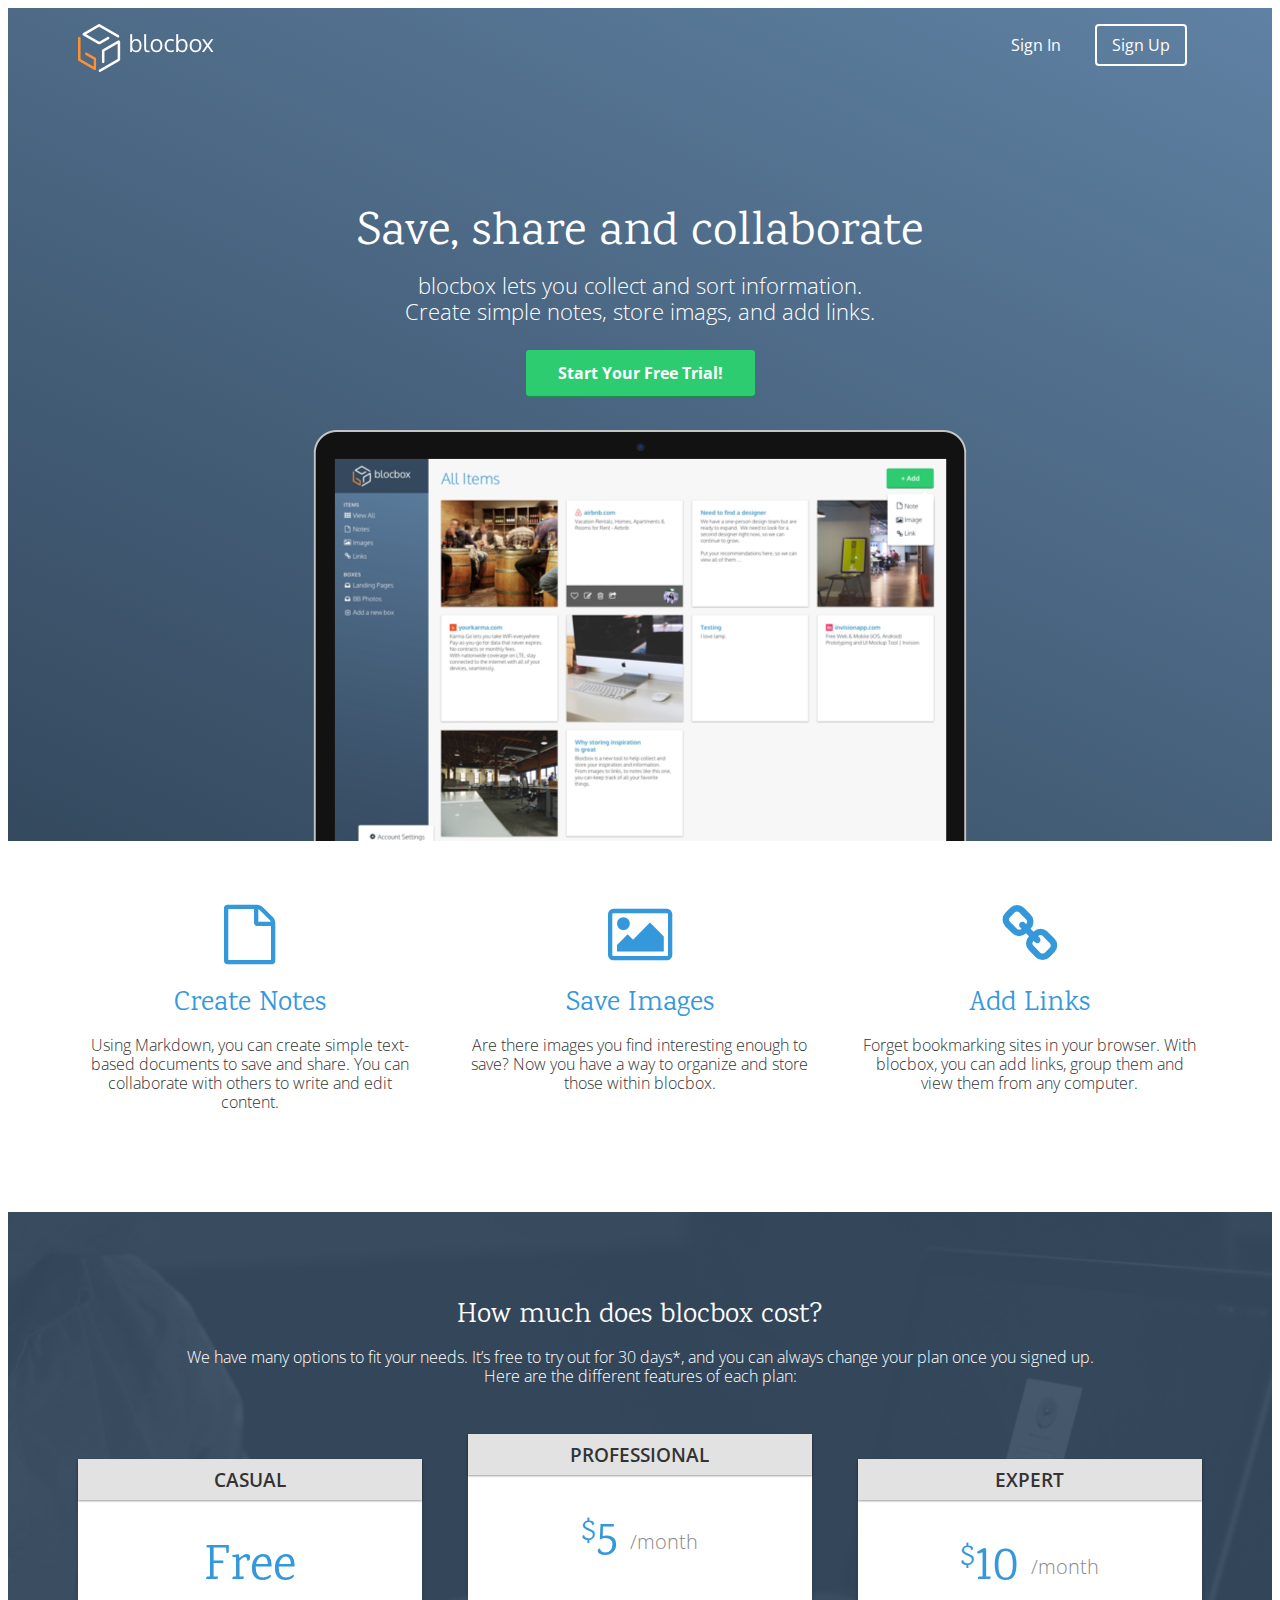
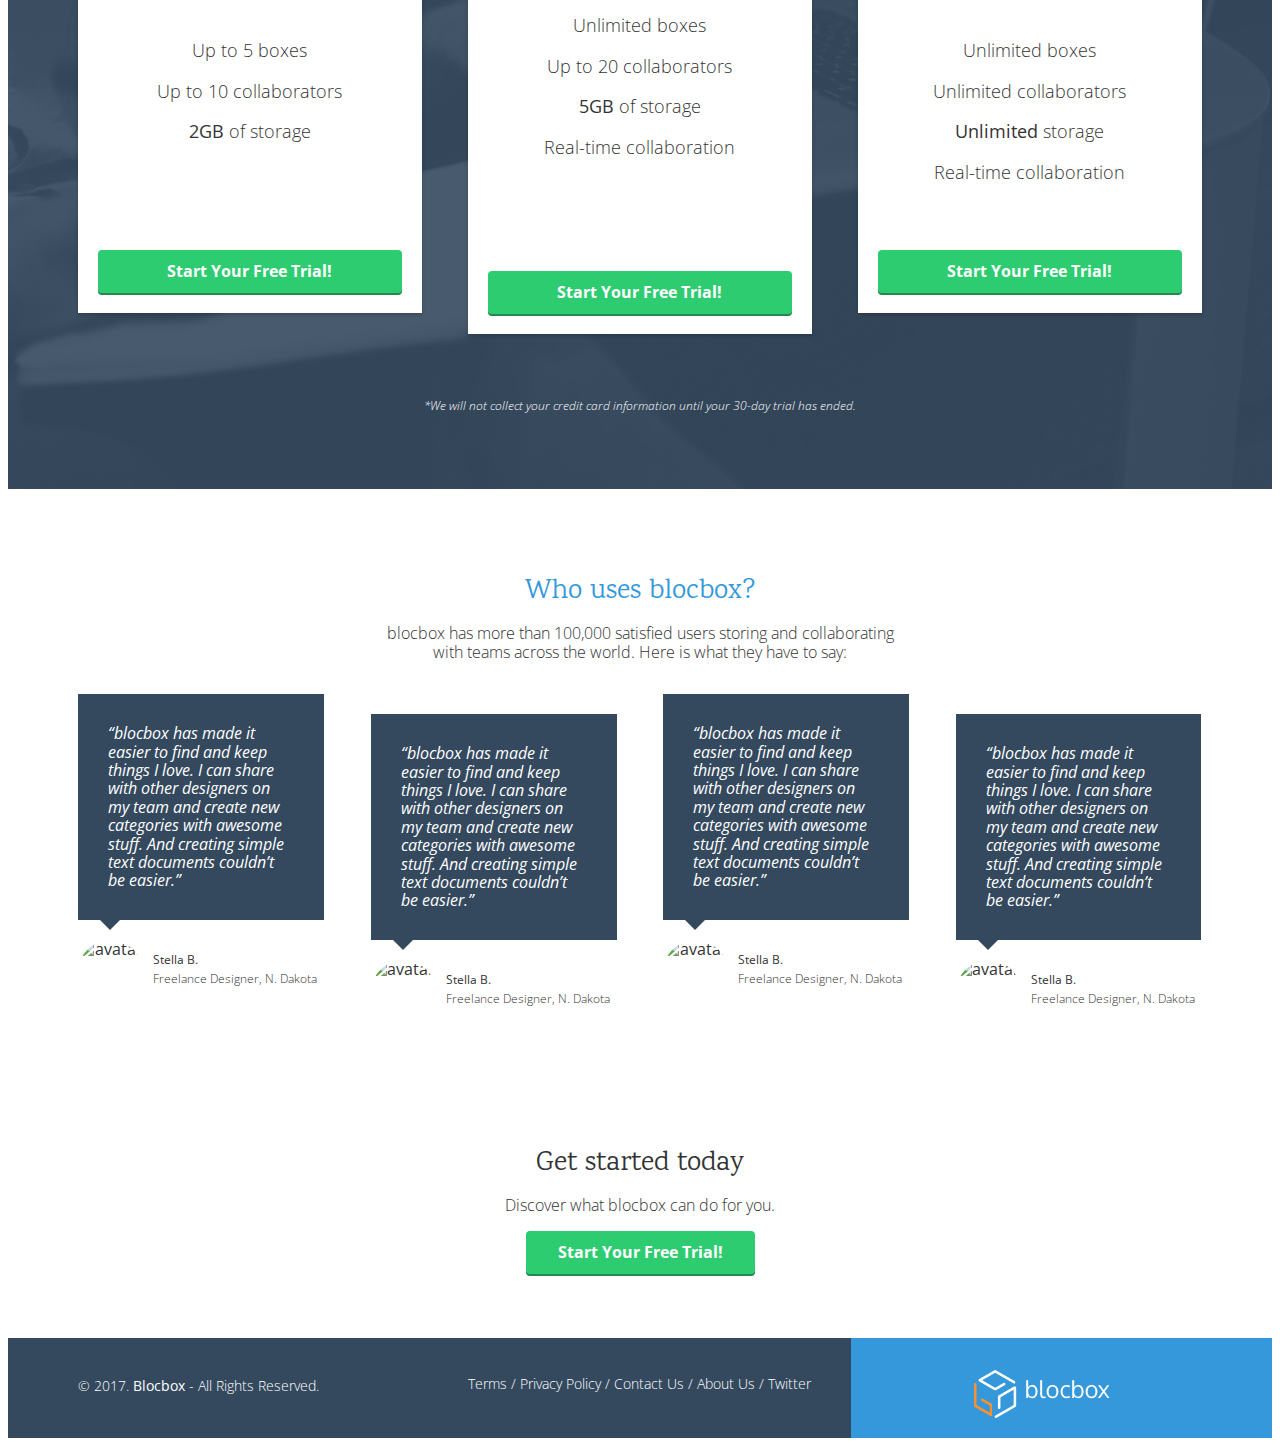
==== commit 64dc14ff: "Checkpoint 31 completed" ====
--- a/index.html
+++ b/index.html
@@ -140,7 +140,7 @@
 		</section>
 
 		<!-- Checkpoint 27 Assignment -->
-		<section class="container">
+		<section class="checkpoint27">
 			<h2>Get started today</h2>
 			<p>Discover what blocbox can do for you.</p>
 			<a class="btn" href="signup.html">Start Your Free Trial!</a>
--- a/css/style.css
+++ b/css/style.css
@@ -266,6 +266,49 @@
  	padding-top: 20px;
  }
 
+/* Checkpoint 27 Assignment */
+.checkpoint27 {
+	text-align: center;
+}
+.checkpoint27 .btn {
+	margin-bottom: 4em;
+	display: inline-block;
+}
+
+ /* Footer */
+ footer {
+ 	background-color: #34495E;
+	background-image: linear-gradient(to top,
+      #3498DB 0%, #3498DB 50%, #34495E 50%, #34495E 100%); 	
+	color: #FFFFFF;
+ 	height: 150px;
+ 	position: relative;
+ 	overflow: hidden;
+ 	z-index: 0;
+ }
+ footer p, footer nav ul {
+ 	font-size: 14px;
+ 	font-weight: 100;
+ 	text-align: center;
+ 	margin: 10px auto 0;
+ }
+ footer nav ul li {
+ 	list-style-type: none;
+ 	display: inline;
+ }
+footer nav ul li a {
+	color: #FFFFFF;
+	text-decoration: none;
+}
+footer .right-footer-block {
+	background-color: transparent;
+}
+footer .logo {
+	padding: 2.35em 0;
+	margin: 0 auto;
+	display: block;
+}
+
 /* Media Queries */
 @media (min-width: 768px) {
 	.container {
@@ -288,6 +331,22 @@
 	.one-fourth {
 		width: 21%;
 	}
+	footer {
+		background-color: #3498DB;
+		background-image: linear-gradient(to left,
+        #3498DB 0%, #3498DB 33.33337%, #34495E 33.33337%, #34495E 100%);
+        height: 100px;
+	}
+	footer p, footer nav ul {
+		padding: 2em 0;
+		text-align: left;
+	}
+	footer .right-footer-block {
+		background-color: #3498DB;
+	}
+	footer .logo {
+		padding: 2em 0 2em 1.5em;
+	}
 }
 @media (min-width: 1200px) {
 	.container {
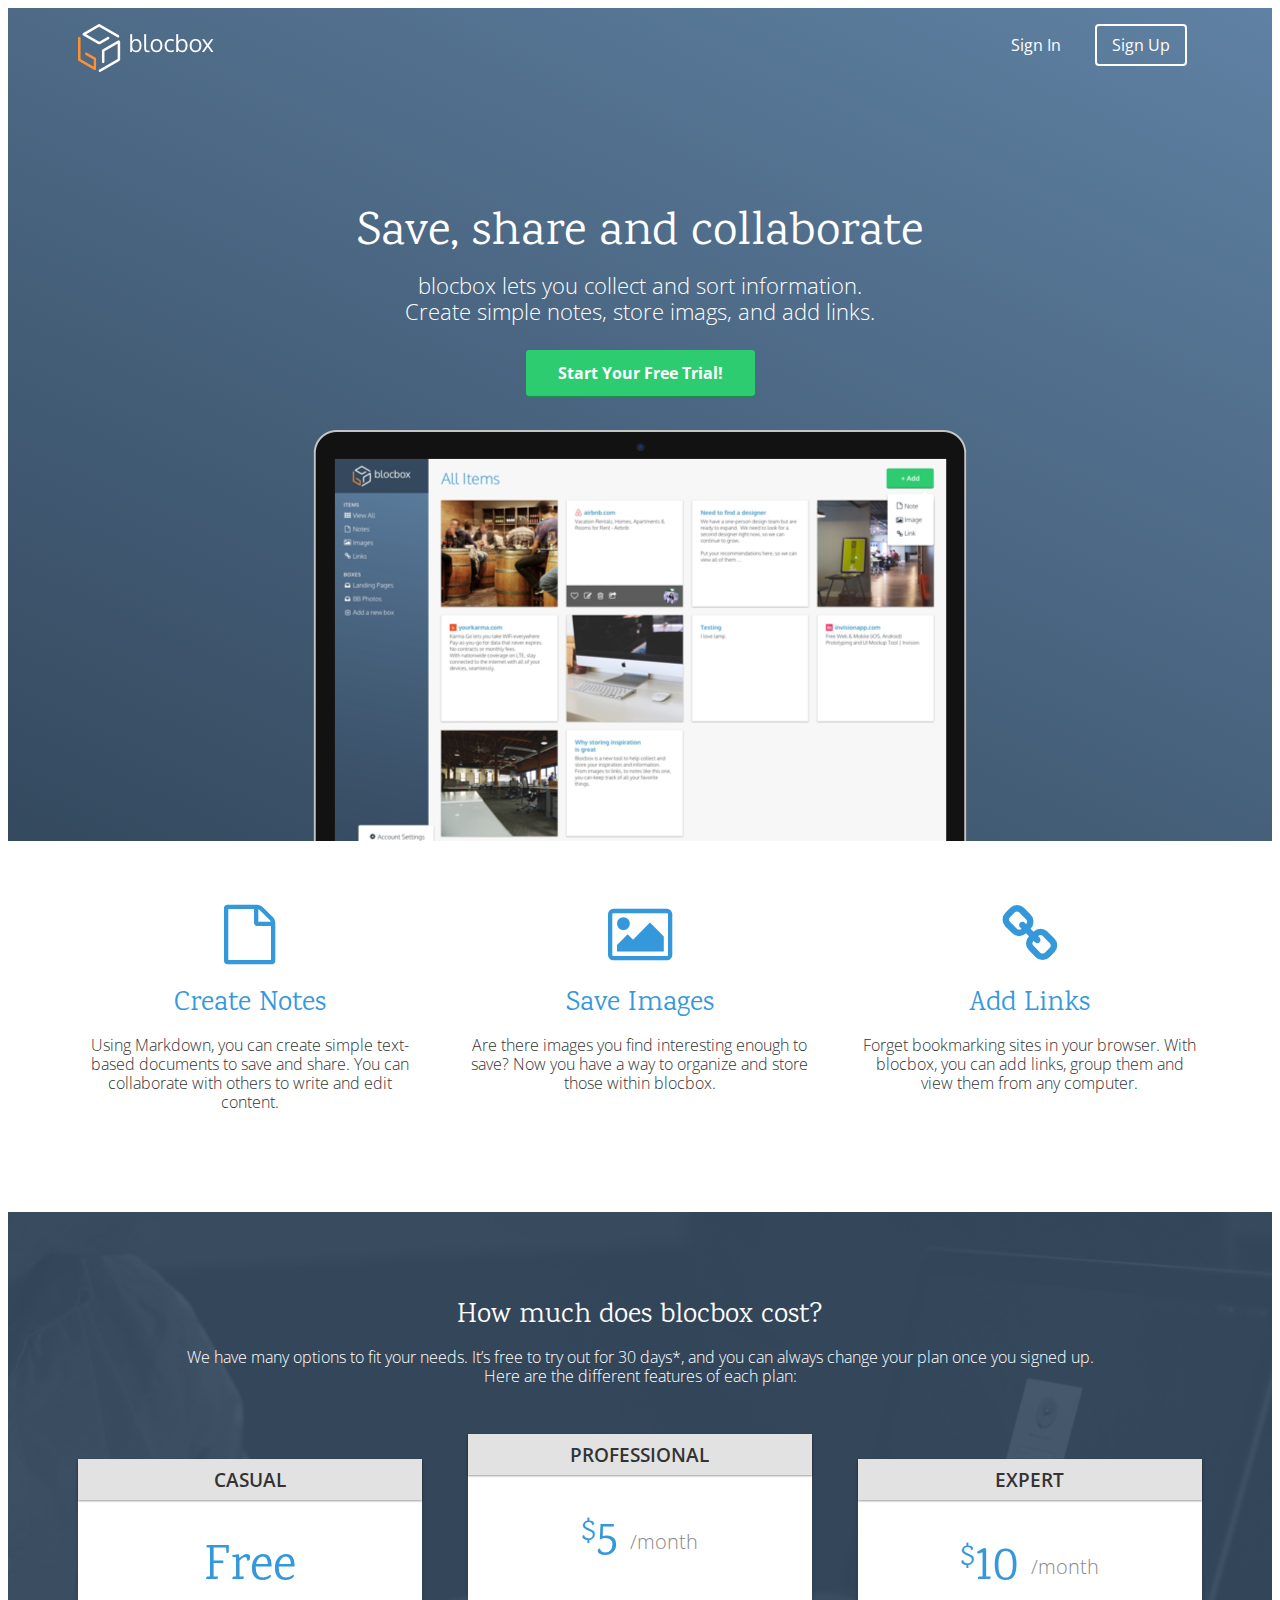
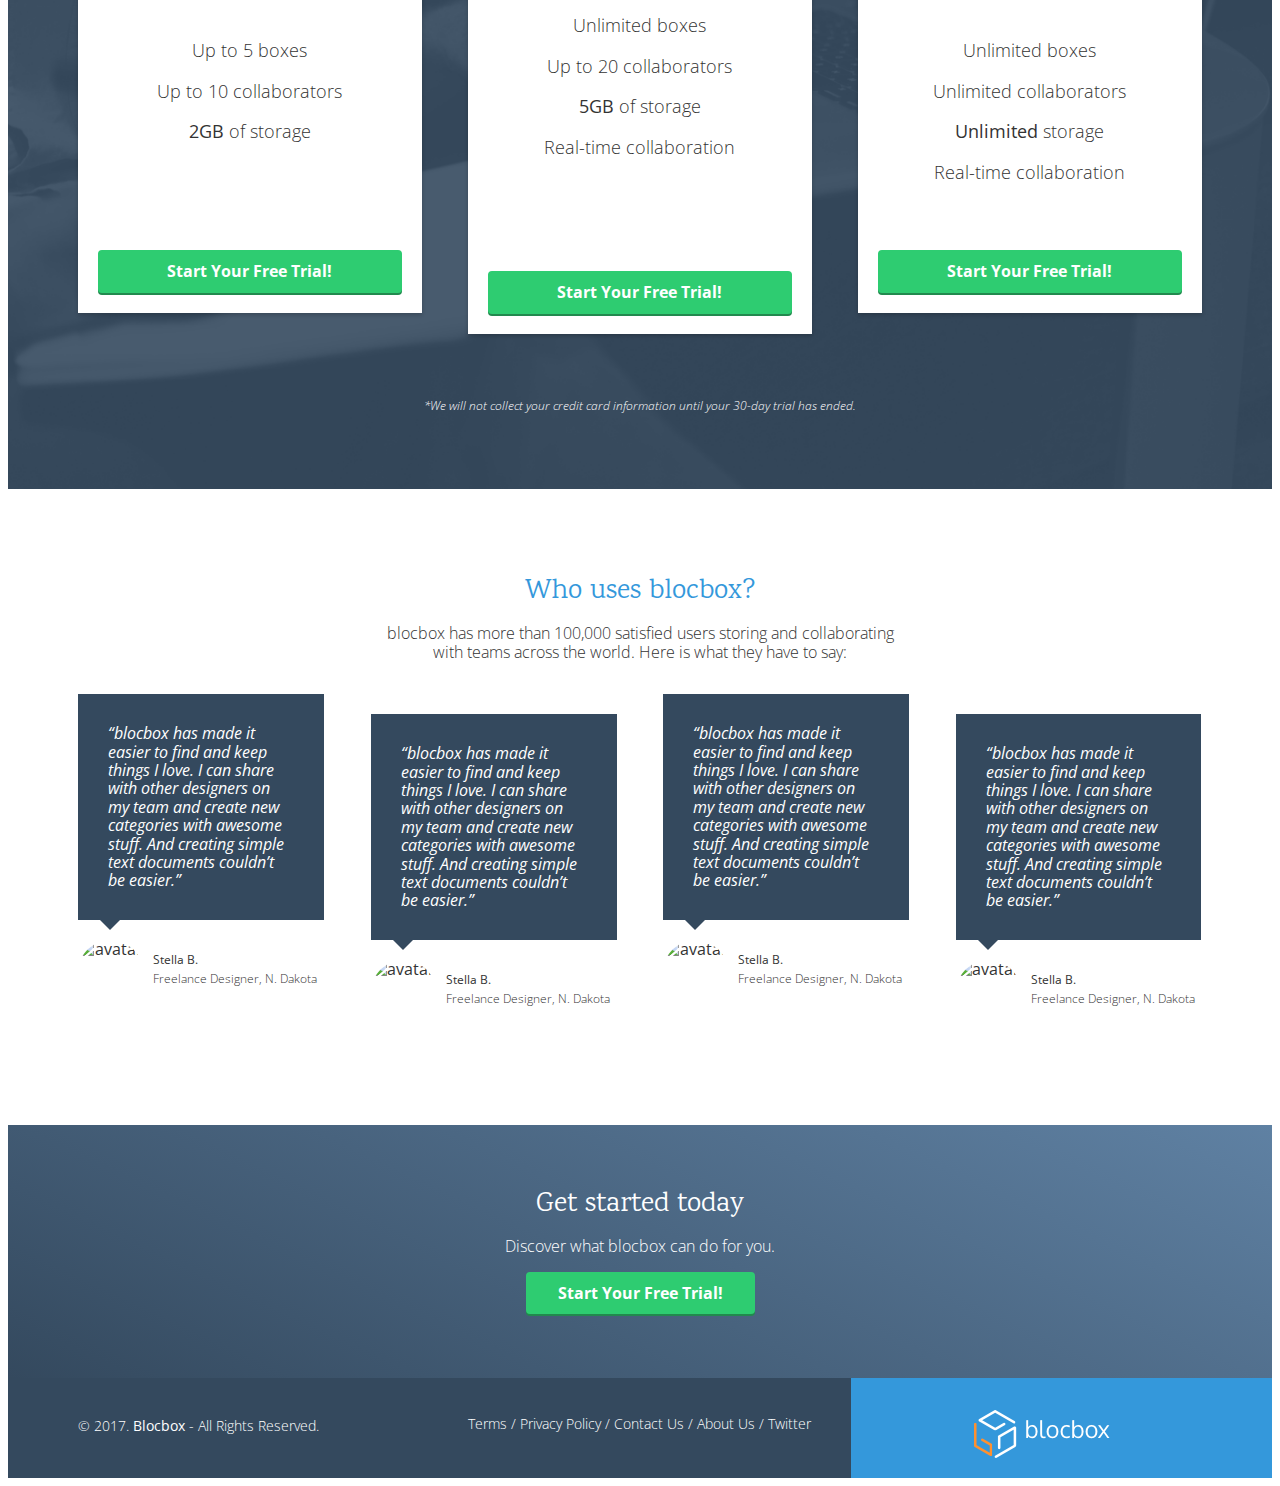
==== commit 4b24db82: "Homepage styling two completed" ====
--- a/index.html
+++ b/index.html
@@ -149,10 +149,10 @@
 		<!-- Footer -->
 		<footer>
 			<div class="container footer-nav-block">
-				<div class="left-footer-block one-third">
+				<div class="left-footer-block">
 					<p class="copyright-block">&copy; 2017. <strong>Blocbox</strong> - All Rights Reserved.</p>
 				</div>
-				<nav class="link-block middle-footer-block one-third">
+				<nav class="link-block middle-footer-block">
 					<ul>
 						<li><a href="">Terms</a></li> /
 						<li><a href="">Privacy Policy</a></li> /
@@ -161,7 +161,7 @@
 						<li><a href="">Twitter</a></li>
 					</ul>
 				</nav>
-				<div class="right-footer-block one-third">
+				<div class="right-footer-block">
 					<img class="logo" src="images/site-logo.png" alt="Blocbox" />
 				</div>
 			</div>
--- a/css/style.css
+++ b/css/style.css
@@ -269,10 +269,19 @@
 /* Checkpoint 27 Assignment */
 .checkpoint27 {
 	text-align: center;
+	padding: 4em 0;
+	background: #34495E;
+	background-image: linear-gradient(205deg, #5F81A3 0%, rgba(52,73,94,0.50) 100%);
 }
 .checkpoint27 .btn {
-	margin-bottom: 4em;
 	display: inline-block;
+}
+.checkpoint27 h2 {
+	color: #FFFFFF;
+	margin-top: 0;
+}
+.checkpoint27 p {
+	color: #FFFFFF;
 }
 
  /* Footer */
@@ -281,10 +290,10 @@
 	background-image: linear-gradient(to top,
       #3498DB 0%, #3498DB 50%, #34495E 50%, #34495E 100%); 	
 	color: #FFFFFF;
- 	height: 150px;
  	position: relative;
  	overflow: hidden;
  	z-index: 0;
+ 	height: 250px;
  }
  footer p, footer nav ul {
  	font-size: 14px;
@@ -308,6 +317,171 @@
 	margin: 0 auto;
 	display: block;
 }
+.left-footer-block, .middle-footer-block, .right-footer-block {
+	width: 96%;
+	float: left;
+	position: relative;
+	min-height: 1px;
+	margin: 0 2% 20px;
+}
+.left-footer-block {
+		padding: 20px 0 0 0;
+	}
+
+/* Dashboard */
+.dashboard {
+	background: #F7F7F7;
+}
+.left-nav {
+	height: 100vh;
+	width: 14.66666667%;
+	color: #FFFFFF;
+	background: #34495E;
+	background-image: linear-gradient(206deg, #5F81A3 0%, rgba(52,73,94,0.50) 94%);
+	float: left;
+	position: fixed;
+	display: block;
+}
+.left-nav .site-logo {
+	padding: 20px 0;
+	background: #34495E;
+	display: block;
+	text-align: center;
+}
+.left-nav .active {
+	background: #34495E;
+}
+.left-nav .items p {
+	font-weight: 600;
+	text-transform: uppercase;
+	font-size: 12px;
+	color: #E2E2E2;
+	line-height: 15px;
+	padding: 0 6%;
+	margin-bottom: 4.5px;
+}
+.left-nav .items ul {
+	margin: 0 0 40px;
+	padding: 0;
+}
+.left-nav .items ul li {
+	list-style-type: none;
+	padding: 7.5px 6%;
+}
+.left-nav .items ul li a {
+	color: #FFFFFF;
+	text-decoration: none;
+	font-weight: 100;
+}
+.left-nav .items ul li a i {
+	width: 16px;
+	text-align: center;
+	margin-right: 8px;
+}
+
+/* Left NavBar Settings */
+.left-nav .settings {
+	position: absolute;
+	background: #22303E;
+	width: 100%;
+	bottom: 0;
+	left: 0;
+	right: 0;
+	padding: 10px 0;
+}
+.left-nav .settings img {
+	height: 35px;
+	width: 35px;
+	border-radius: 50%;
+	margin-left: 10px;
+	display: inline-block;
+}
+.left-nav .settings p {
+	display: inline-block;
+	vertical-align: top;
+	padding-top: 8px;
+	font-weight: 400;
+	margin: 0 0 0 10px;
+}
+.left-nav .settings a {
+	color: #FFFFFF;
+	text-decoration: none;
+	text-align: right;
+	float: right;
+	margin-right: 10px;
+	margin-top: 8px;
+}
+
+/* Content */
+.content {
+	padding: 6em 1% 1.5em;
+	float: right;
+	width: 98%;
+	position: relative;
+}
+.content .header {
+	margin: 0 1% 20px;
+}
+.content .header h1 {
+	font-family: 'Open Sans', Helvetica, Arial, sans-serif;
+	font-weight: 100;
+	margin: 0 0 30px;
+	font-size: 36px;
+	color: #3498DB;
+	line-height: 44px;
+	float: left;
+	display: inline-block;
+}
+.content .header > a {
+	float: right;
+}
+.content-item {
+	width: 96%;
+	margin: 0 2% 25px;
+	float: left;
+	display: block;
+}
+.item-box {
+	display: block;
+	height: 230px;
+	background: #FFFFFF;
+	box-shadow: 0 1px 3px 0 rgba(0,0,0,0.40);
+	position: relative;
+	overflow: hidden;
+	padding: 20px;
+}
+.item-box > img {
+	position: absolute;
+	height: 100%;
+	width: auto;
+	top: 0;
+	left: 0;
+	right: 0;
+}
+.item-box h2 {
+	font-family: 'Open Sans', Helvetica, Arial, sans-serif;
+	font-weight: 700;
+	font-size: 15px;
+	line-height: 17px;
+	margin: 0;
+}
+.item-box h2 a {
+	color: #3498DB;
+	text-decoration: none;
+}
+.item-box h2 img {
+	width: 16px;
+	height: 16px;
+	position: relative;
+	top: 2px;
+	margin-right: 5px;
+}
+.item-box p {
+	font-size: 14px;
+	color: #333333;
+	line-height: 18px;
+	margin: 5px 0 0;
+}
 
 /* Media Queries */
 @media (min-width: 768px) {
@@ -325,7 +499,7 @@
 	.one-half {
 		width: 46%;
 	}
-	.one-third {
+	.one-third, .left-footer-block, .middle-footer-block, .right-footer-block {
 		width: 29.33333%;
 	}
 	.one-fourth {
@@ -347,9 +521,65 @@
 	footer .logo {
 		padding: 2em 0 2em 1.5em;
 	}
+	.middle-footer-block ul {
+		text-align: center;
+	}
 }
 @media (min-width: 1200px) {
 	.container {
 		width: 1170px;
 	}
-}
+	.left-footer-block {
+		padding: 0;
+	}
+}
+
+/* Larger Mobile Devices */
+@media (min-width: 460px) {
+	.content {
+		padding: 1.5em 1%;
+		float: right;
+		width: 90%;
+		position: relative;
+	}
+	.content-item {
+		width: 46%;
+		margin: 0 2% 25px;
+		float: left;
+		display: block;
+	}
+}
+
+/* Tablets */
+@media (min-width: 768px) {
+	.content {
+		padding: 1.5em 5%;
+		float: right;
+		width: 90%;
+		position: relative;
+	}
+	.content > .container {
+		width: 700px;
+	}
+	.content-item {
+		width: 31.33333%;
+		margin: 0 1% 25px;
+	}
+}
+
+/* Laptops and Desktops */
+@media (min-width: 992px) {
+	.content {
+		padding: 1.5em 1%;
+		float: right;
+		width: 83.3333333%;
+		position: relative;
+	}
+	.content > .container {
+		width: auto;
+	}
+	.content-item {
+		width: 23%;
+		margin: 0 1% 25px;
+	}
+}